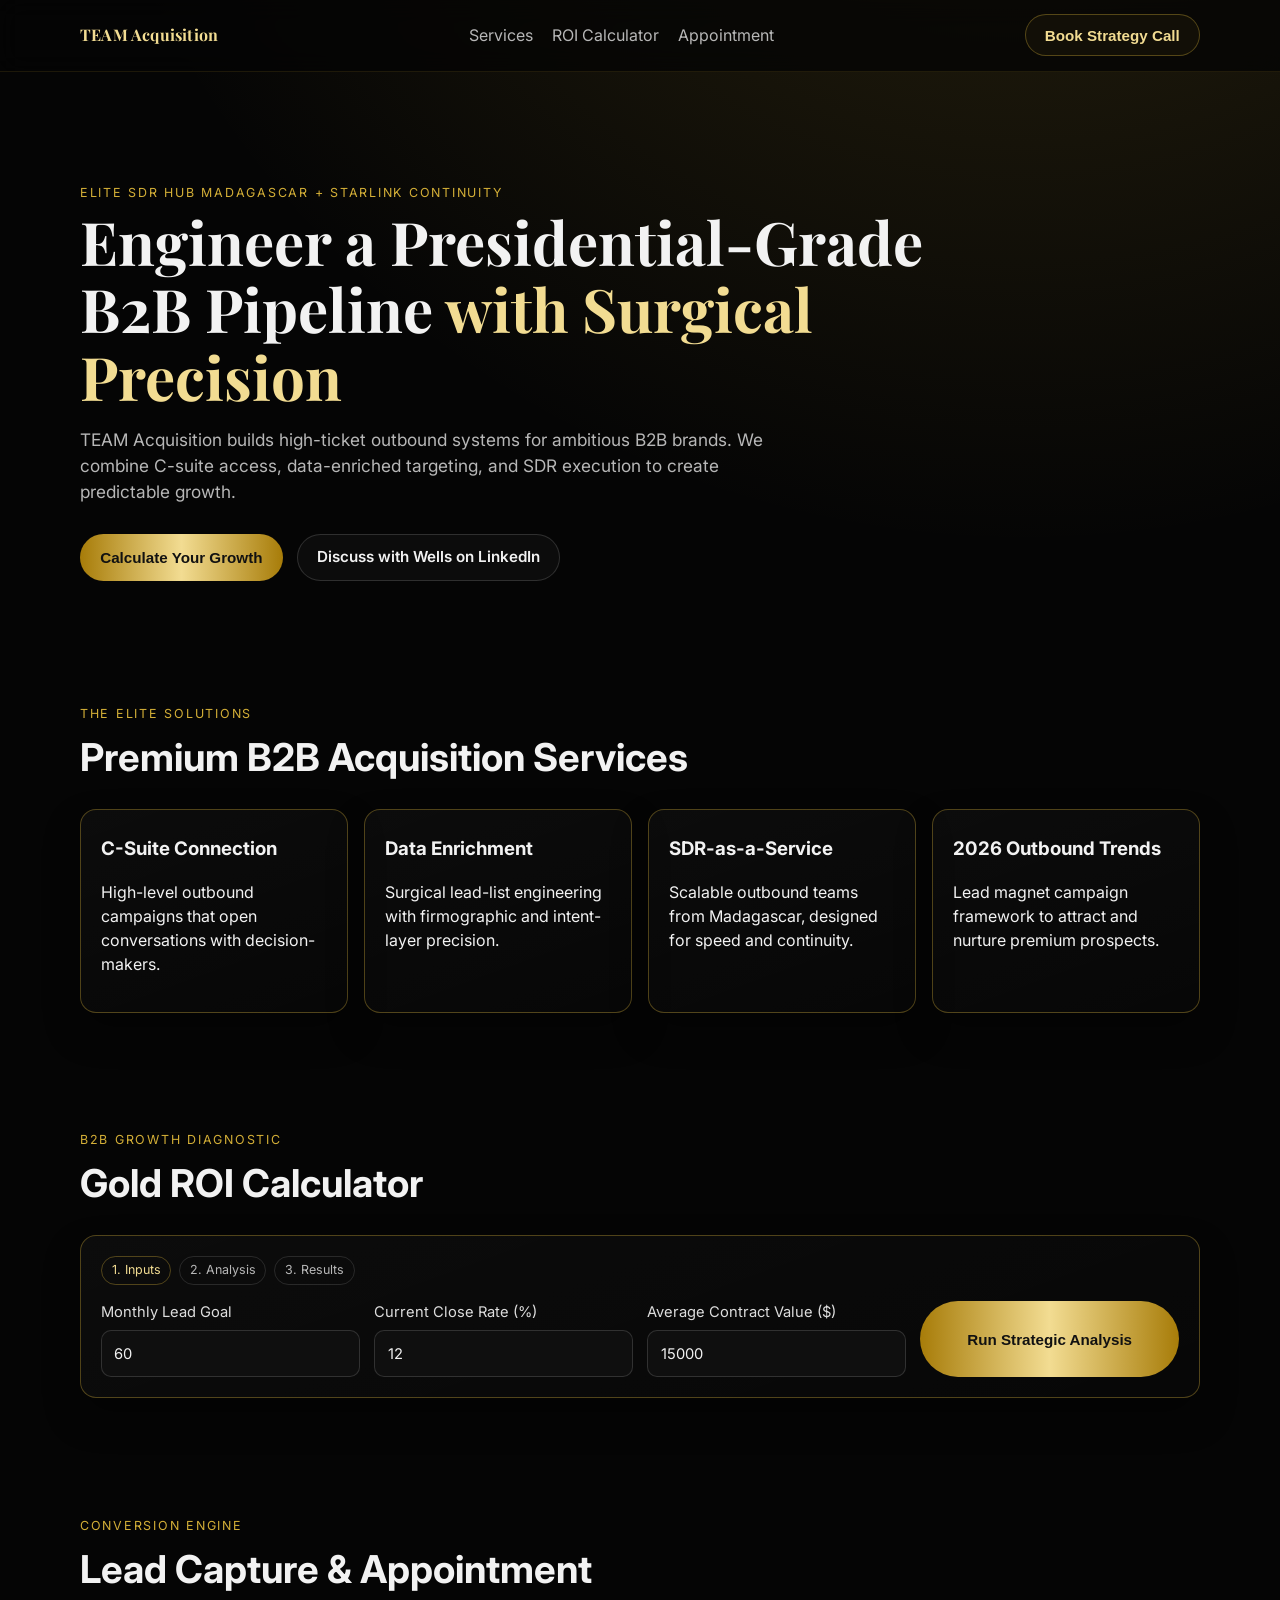
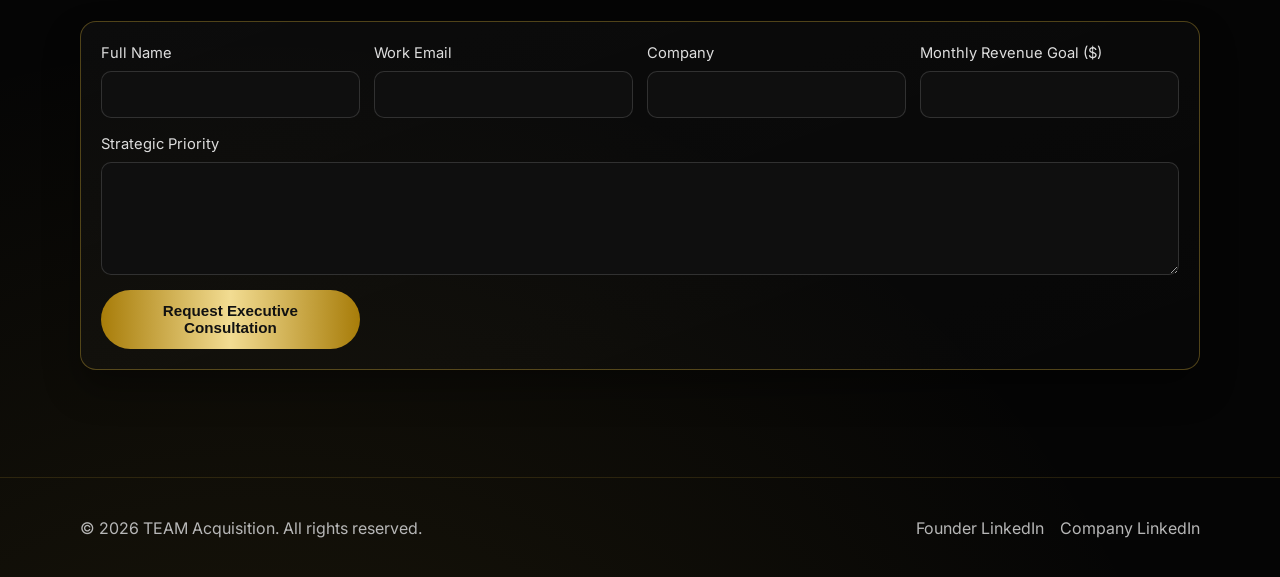
==== index.html @ 30e4c8df "Move project to root for Vercel deployment" ====
<!doctype html>
<html lang="en">
  <head>
    <meta charset="UTF-8" />
    <meta name="viewport" content="width=device-width, initial-scale=1.0" />
    <title>TEAM Acquisition | Elite B2B Lead Generation Engine</title>
    <meta
      name="description"
      content="TEAM Acquisition builds premium B2B outbound engines with SDR Hub Madagascar execution, elite targeting, and ROI-focused lead generation."
    />
    <meta
      name="keywords"
      content="B2B lead generation, outbound sales, SDR as a service, sales pipeline, TEAM Acquisition"
    />
    <meta name="author" content="TEAM Acquisition" />
    <meta property="og:title" content="TEAM Acquisition | Elite B2B Lead Generation Engine" />
    <meta
      property="og:description"
      content="High-ticket B2B acquisition systems engineered for predictable revenue growth."
    />
    <meta property="og:type" content="website" />
    <meta property="og:url" content="https://t-acquisition.com/" />
    <meta property="og:image" content="./assets/og-cover.svg" />
    <link rel="canonical" href="https://t-acquisition.com/" />
    <link rel="preconnect" href="https://fonts.googleapis.com" />
    <link rel="preconnect" href="https://fonts.gstatic.com" crossorigin />
    <link
      href="https://fonts.googleapis.com/css2?family=Inter:wght@400;500;600;700;800&family=Playfair+Display:wght@600;700&display=swap"
      rel="stylesheet"
    />
    <link rel="stylesheet" href="./styles.css" />
  </head>
  <body>
    <header class="site-header">
      <div class="container nav-wrap">
        <a class="brand" href="#home">TEAM Acquisition</a>
        <nav class="nav-links">
          <a href="#services">Services</a>
          <a href="#roi">ROI Calculator</a>
          <a href="#contact">Appointment</a>
        </nav>
        <button class="btn btn-outline" data-scroll="#contact">Book Strategy Call</button>
      </div>
    </header>

    <main>
      <section id="home" class="hero container reveal">
        <p class="eyebrow">Elite SDR Hub Madagascar + Starlink Continuity</p>
        <h1>
          Engineer a Presidential-Grade B2B Pipeline
          <span class="gold">with Surgical Precision</span>
        </h1>
        <p class="hero-copy">
          TEAM Acquisition builds high-ticket outbound systems for ambitious B2B brands. We
          combine C-suite access, data-enriched targeting, and SDR execution to create predictable
          growth.
        </p>
        <div class="hero-actions">
          <button class="btn btn-gold" data-scroll="#roi">Calculate Your Growth</button>
          <a class="btn btn-dark" href="https://www.linkedin.com/in/wells-todison" target="_blank" rel="noreferrer">
            Discuss with Wells on LinkedIn
          </a>
        </div>
      </section>

      <section id="services" class="container reveal">
        <div class="section-head">
          <p class="eyebrow">The Elite Solutions</p>
          <h2>Premium B2B Acquisition Services</h2>
        </div>
        <div class="cards">
          <article class="card">
            <h3>C-Suite Connection</h3>
            <p>High-level outbound campaigns that open conversations with decision-makers.</p>
          </article>
          <article class="card">
            <h3>Data Enrichment</h3>
            <p>Surgical lead-list engineering with firmographic and intent-layer precision.</p>
          </article>
          <article class="card">
            <h3>SDR-as-a-Service</h3>
            <p>Scalable outbound teams from Madagascar, designed for speed and continuity.</p>
          </article>
          <article class="card">
            <h3>2026 Outbound Trends</h3>
            <p>Lead magnet campaign framework to attract and nurture premium prospects.</p>
          </article>
        </div>
      </section>

      <section id="roi" class="container reveal">
        <div class="section-head">
          <p class="eyebrow">B2B Growth Diagnostic</p>
          <h2>Gold ROI Calculator</h2>
        </div>
        <div class="calculator card">
          <div class="steps">
            <span class="step active" data-step="1">1. Inputs</span>
            <span class="step" data-step="2">2. Analysis</span>
            <span class="step" data-step="3">3. Results</span>
          </div>

          <form id="roi-form" class="roi-grid">
            <label>
              Monthly Lead Goal
              <input id="leadGoal" type="number" min="1" value="60" required />
            </label>
            <label>
              Current Close Rate (%)
              <input id="closeRate" type="number" min="1" max="100" value="12" required />
            </label>
            <label>
              Average Contract Value ($)
              <input id="contractValue" type="number" min="100" value="15000" required />
            </label>
            <button type="submit" class="btn btn-gold">Run Strategic Analysis</button>
          </form>

          <div id="analysis-loader" class="loader hidden">
            <p>Loading Strategic Analysis...</p>
            <div class="loader-bar"></div>
          </div>

          <div id="roi-results" class="results hidden">
            <div class="metrics">
              <div class="metric">
                <p>Baseline Monthly Revenue</p>
                <strong id="baselineRevenue">$0</strong>
              </div>
              <div class="metric">
                <p>Optimized Monthly Revenue</p>
                <strong id="optimizedRevenue">$0</strong>
              </div>
              <div class="metric">
                <p>Projected Annual Growth</p>
                <strong id="annualGrowth">$0</strong>
              </div>
            </div>

            <form id="lead-capture-form" class="lead-form">
              <h3>Unlock Full Revenue Blueprint</h3>
              <label>
                Business Email
                <input id="leadEmail" type="email" required />
              </label>
              <label>
                LinkedIn Profile URL
                <input id="leadLinkedin" type="url" placeholder="https://www.linkedin.com/in/your-profile/" required />
              </label>
              <div class="form-actions">
                <button type="submit" class="btn btn-gold">Get Full Report</button>
                <a
                  id="linkedinDynamicBtn"
                  class="btn btn-outline"
                  href="https://www.linkedin.com/in/wells-todison"
                  target="_blank"
                  rel="noreferrer"
                >
                  Discuss this ROI with Wells on LinkedIn
                </a>
              </div>
            </form>
          </div>
        </div>
      </section>

      <section id="contact" class="container reveal">
        <div class="section-head">
          <p class="eyebrow">Conversion Engine</p>
          <h2>Lead Capture & Appointment</h2>
        </div>
        <form id="appointment-form" class="card appointment-grid">
          <label>
            Full Name
            <input name="name" type="text" required />
          </label>
          <label>
            Work Email
            <input name="email" type="email" required />
          </label>
          <label>
            Company
            <input name="company" type="text" required />
          </label>
          <label>
            Monthly Revenue Goal ($)
            <input name="goal" type="number" min="1000" required />
          </label>
          <label class="full">
            Strategic Priority
            <textarea name="priority" rows="4" required></textarea>
          </label>
          <button type="submit" class="btn btn-gold">Request Executive Consultation</button>
        </form>
      </section>
    </main>

    <footer class="site-footer">
      <div class="container footer-wrap">
        <p>© <span id="year"></span> TEAM Acquisition. All rights reserved.</p>
        <div>
          <a href="https://www.linkedin.com/in/wells-todison" target="_blank" rel="noreferrer">Founder LinkedIn</a>
          <a href="https://www.linkedin.com/company/team-acquisition/" target="_blank" rel="noreferrer">Company LinkedIn</a>
        </div>
      </div>
    </footer>

    <script src="./app.js" defer></script>
  </body>
</html>
---- styles.css ----
:root {
  --bg: #050505;
  --panel: #0f0f0f;
  --text: #f2f2f2;
  --muted: #b7b7b7;
  --gold: #d4af37;
  --gold-soft: #f2dc92;
  --line: rgba(212, 175, 55, 0.35);
}

* {
  box-sizing: border-box;
}

html {
  scroll-behavior: smooth;
}

body {
  margin: 0;
  font-family: Inter, Arial, sans-serif;
  color: var(--text);
  background:
    radial-gradient(circle at 80% -20%, rgba(212, 175, 55, 0.2), transparent 35%),
    radial-gradient(circle at 20% 120%, rgba(212, 175, 55, 0.12), transparent 35%),
    var(--bg);
  line-height: 1.5;
}

.container {
  width: min(1120px, calc(100% - 2.5rem));
  margin: 0 auto;
}

.site-header {
  position: sticky;
  top: 0;
  z-index: 20;
  background: rgba(5, 5, 5, 0.78);
  border-bottom: 1px solid rgba(212, 175, 55, 0.12);
  backdrop-filter: blur(12px);
}

.nav-wrap {
  padding: 0.9rem 0;
  display: flex;
  align-items: center;
  justify-content: space-between;
  gap: 1rem;
}

.brand {
  font-family: "Playfair Display", serif;
  font-weight: 700;
  color: var(--gold-soft);
  text-decoration: none;
  letter-spacing: 0.2px;
}

.nav-links {
  display: flex;
  gap: 1.2rem;
}

.nav-links a,
.site-footer a {
  color: var(--muted);
  text-decoration: none;
  transition: color 0.2s ease;
}

.nav-links a:hover,
.site-footer a:hover {
  color: var(--gold-soft);
}

.hero {
  padding: 7rem 0 4rem;
}

.eyebrow {
  margin: 0;
  color: var(--gold);
  text-transform: uppercase;
  font-size: 0.78rem;
  letter-spacing: 0.14em;
}

h1,
h2,
h3 {
  margin-top: 0.35rem;
  margin-bottom: 0.6rem;
}

h1 {
  font-family: "Playfair Display", serif;
  font-size: clamp(2rem, 5vw, 3.75rem);
  line-height: 1.12;
  max-width: 860px;
}

h2 {
  font-size: clamp(1.5rem, 4vw, 2.4rem);
}

.gold {
  color: var(--gold-soft);
}

.hero-copy {
  max-width: 700px;
  color: var(--muted);
  font-size: 1.08rem;
}

.hero-actions {
  margin-top: 1.8rem;
  display: flex;
  flex-wrap: wrap;
  gap: 0.9rem;
}

.btn {
  border: 1px solid transparent;
  border-radius: 999px;
  padding: 0.72rem 1.2rem;
  font-weight: 600;
  font-size: 0.95rem;
  cursor: pointer;
  text-decoration: none;
  display: inline-flex;
  align-items: center;
  justify-content: center;
  transition: transform 0.2s ease, opacity 0.2s ease;
}

.btn:hover {
  transform: translateY(-1px);
}

.btn-gold {
  color: #111;
  background: linear-gradient(90deg, #a87d0a 0%, #f2dc92 50%, #a87d0a 100%);
}

.btn-dark {
  color: var(--text);
  background: rgba(255, 255, 255, 0.03);
  border-color: rgba(255, 255, 255, 0.14);
}

.btn-outline {
  color: var(--gold-soft);
  background: rgba(212, 175, 55, 0.05);
  border-color: var(--line);
}

section {
  padding: 3.7rem 0;
}

.section-head {
  margin-bottom: 1.4rem;
}

.cards {
  display: grid;
  grid-template-columns: repeat(auto-fit, minmax(230px, 1fr));
  gap: 1rem;
}

.card {
  padding: 1.25rem;
  border: 1px solid var(--line);
  background: linear-gradient(160deg, rgba(255, 255, 255, 0.03), rgba(255, 255, 255, 0.01));
  border-radius: 16px;
  box-shadow: 0 18px 35px rgba(0, 0, 0, 0.35);
}

.calculator .steps {
  margin-bottom: 1rem;
  display: flex;
  gap: 0.5rem;
  flex-wrap: wrap;
}

.step {
  font-size: 0.78rem;
  color: var(--muted);
  border: 1px solid rgba(255, 255, 255, 0.12);
  padding: 0.25rem 0.6rem;
  border-radius: 999px;
}

.step.active {
  color: var(--gold-soft);
  border-color: var(--line);
}

.roi-grid,
.appointment-grid {
  display: grid;
  gap: 0.9rem;
  grid-template-columns: repeat(auto-fit, minmax(220px, 1fr));
}

label {
  display: flex;
  flex-direction: column;
  gap: 0.45rem;
  color: #ddd;
  font-size: 0.92rem;
}

input,
textarea {
  width: 100%;
  border-radius: 10px;
  border: 1px solid rgba(255, 255, 255, 0.14);
  background: var(--panel);
  color: var(--text);
  padding: 0.72rem 0.78rem;
  font: inherit;
}

input:focus,
textarea:focus {
  outline: 2px solid rgba(212, 175, 55, 0.35);
  border-color: rgba(212, 175, 55, 0.6);
}

.loader.hidden,
.results.hidden {
  display: none;
}

.loader {
  margin-top: 1rem;
  text-align: center;
}

.loader p {
  color: var(--gold-soft);
}

.loader-bar {
  margin: 0.8rem auto 0;
  height: 8px;
  max-width: 320px;
  border-radius: 99px;
  background: linear-gradient(90deg, #7f5f09, #f2dc92, #7f5f09);
  animation: pulse 1.5s ease-in-out infinite;
}

@keyframes pulse {
  0%,
  100% {
    opacity: 0.45;
    transform: scaleX(0.92);
  }
  50% {
    opacity: 1;
    transform: scaleX(1);
  }
}

.metrics {
  display: grid;
  grid-template-columns: repeat(auto-fit, minmax(200px, 1fr));
  gap: 0.9rem;
}

.metric {
  background: rgba(255, 255, 255, 0.02);
  border: 1px solid rgba(212, 175, 55, 0.2);
  border-radius: 12px;
  padding: 0.95rem;
}

.metric p {
  margin: 0;
  color: var(--muted);
  font-size: 0.84rem;
}

.metric strong {
  margin-top: 0.35rem;
  display: block;
  font-size: 1.35rem;
  color: var(--gold-soft);
}

.lead-form {
  margin-top: 1rem;
  display: grid;
  gap: 0.8rem;
}

.form-actions {
  display: flex;
  flex-wrap: wrap;
  gap: 0.75rem;
}

.full {
  grid-column: 1 / -1;
}

.site-footer {
  margin-top: 3rem;
  padding: 1.35rem 0;
  border-top: 1px solid rgba(212, 175, 55, 0.15);
}

.footer-wrap {
  display: flex;
  justify-content: space-between;
  align-items: center;
  gap: 1rem;
  flex-wrap: wrap;
  color: var(--muted);
}

.footer-wrap div {
  display: flex;
  gap: 1rem;
}

.reveal {
  opacity: 0;
  transform: translateY(22px);
  transition: opacity 0.7s ease, transform 0.7s ease;
}

.reveal.visible {
  opacity: 1;
  transform: translateY(0);
}

@media (max-width: 780px) {
  .nav-links {
    display: none;
  }

  .hero {
    padding-top: 5.5rem;
  }
}
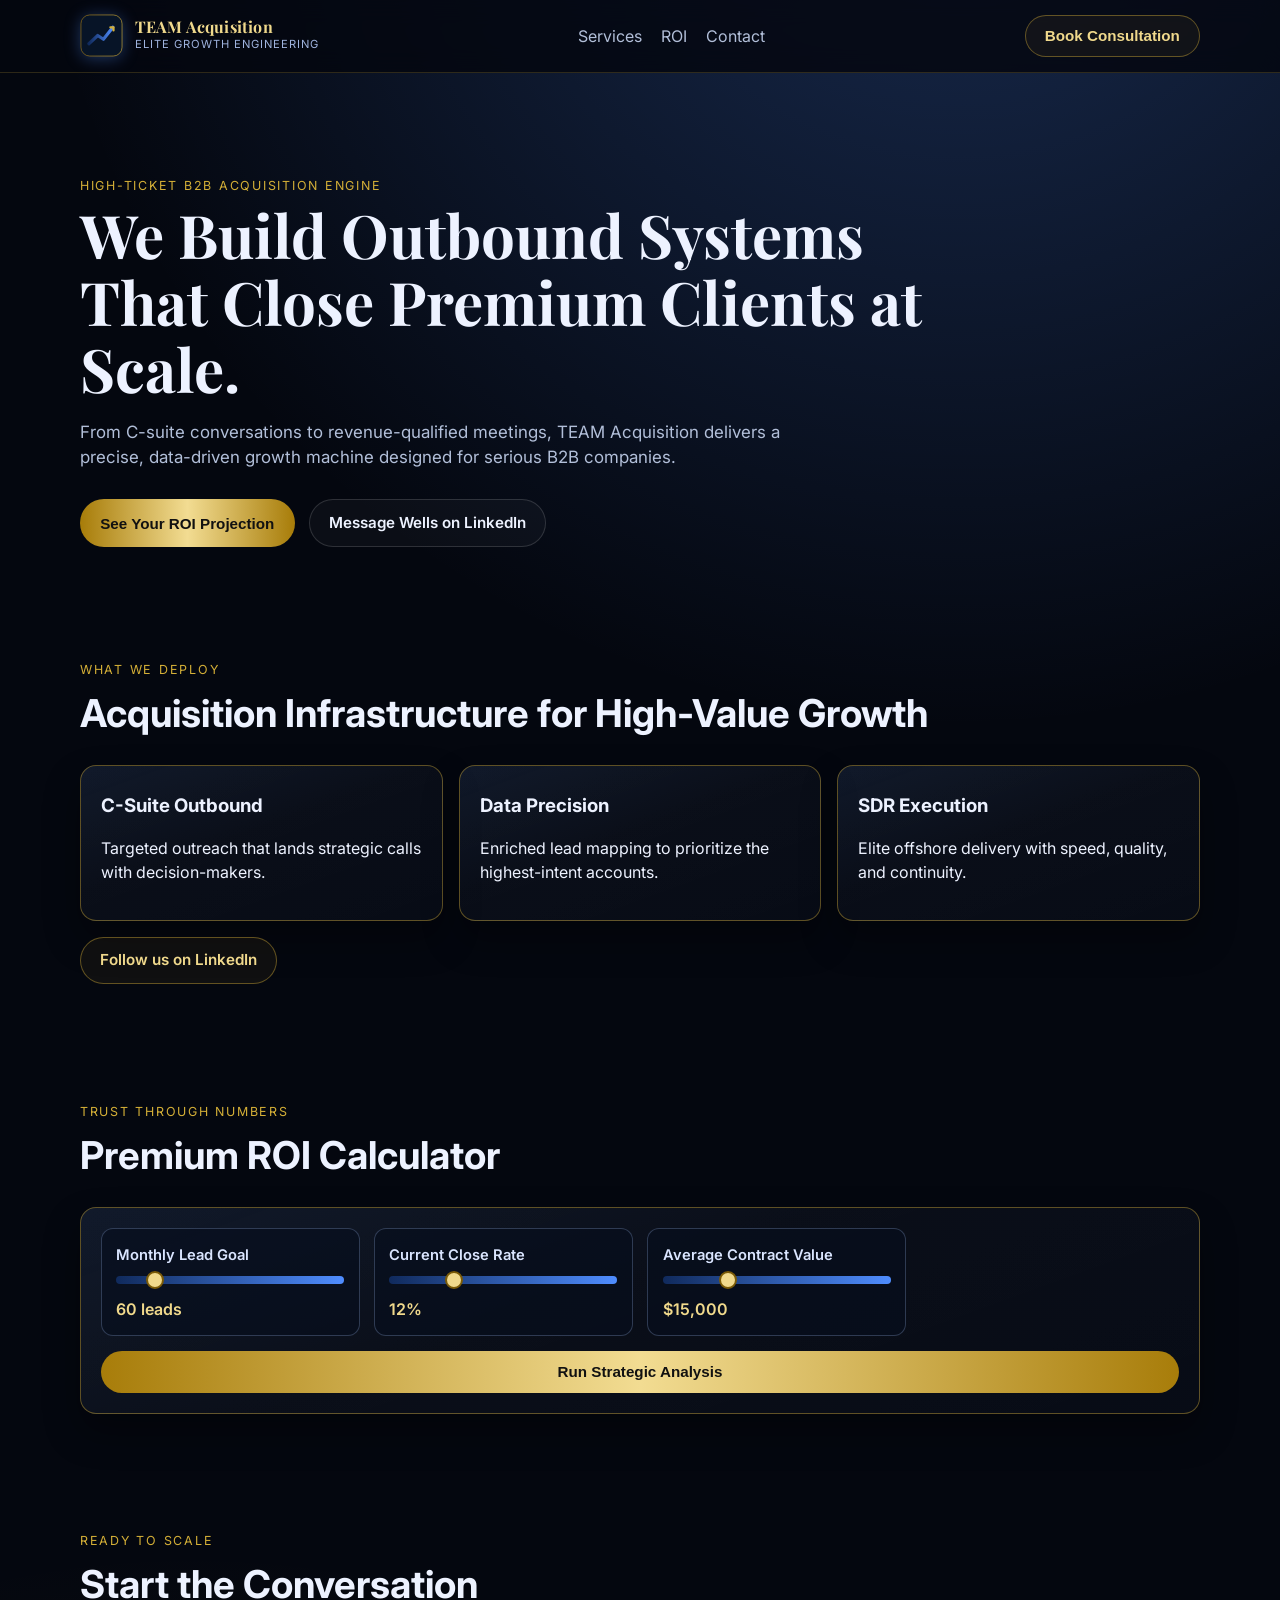
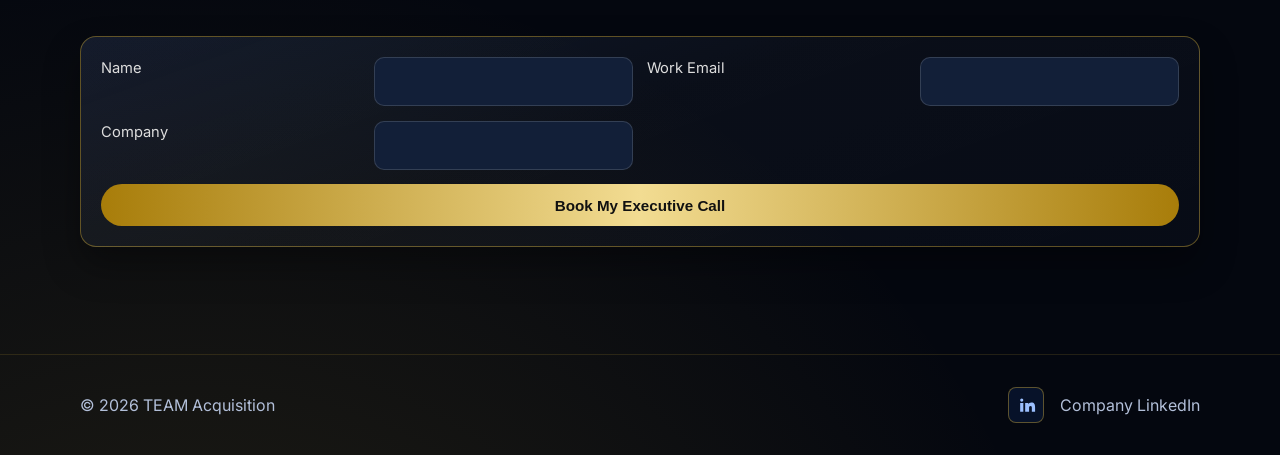
==== commit 04cd5e19: "Premium Gold Upgrade with LinkedIn Made-with: Cursor" ====
--- a/index.html
+++ b/index.html
@@ -3,21 +3,13 @@
   <head>
     <meta charset="UTF-8" />
     <meta name="viewport" content="width=device-width, initial-scale=1.0" />
-    <title>TEAM Acquisition | Elite B2B Lead Generation Engine</title>
+    <title>TEAM Acquisition | High-Ticket B2B Client Acquisition</title>
     <meta
       name="description"
-      content="TEAM Acquisition builds premium B2B outbound engines with SDR Hub Madagascar execution, elite targeting, and ROI-focused lead generation."
+      content="TEAM Acquisition helps B2B companies win premium clients through elite outbound systems, ROI engineering, and strategic execution."
     />
-    <meta
-      name="keywords"
-      content="B2B lead generation, outbound sales, SDR as a service, sales pipeline, TEAM Acquisition"
-    />
-    <meta name="author" content="TEAM Acquisition" />
-    <meta property="og:title" content="TEAM Acquisition | Elite B2B Lead Generation Engine" />
-    <meta
-      property="og:description"
-      content="High-ticket B2B acquisition systems engineered for predictable revenue growth."
-    />
+    <meta property="og:title" content="TEAM Acquisition | High-Ticket B2B Client Acquisition" />
+    <meta property="og:description" content="Premium outbound infrastructure built for predictable high-value growth." />
     <meta property="og:type" content="website" />
     <meta property="og:url" content="https://t-acquisition.com/" />
     <meta property="og:image" content="./assets/og-cover.svg" />
@@ -33,87 +25,106 @@
   <body>
     <header class="site-header">
       <div class="container nav-wrap">
-        <a class="brand" href="#home">TEAM Acquisition</a>
+        <a class="brand" href="#home" aria-label="TEAM Acquisition Home">
+          <span class="logo-mark" aria-hidden="true">
+            <svg viewBox="0 0 68 68" xmlns="http://www.w3.org/2000/svg">
+              <defs>
+                <linearGradient id="blueA" x1="0" x2="1">
+                  <stop offset="0%" stop-color="#102a5c" />
+                  <stop offset="100%" stop-color="#4f8dff" />
+                </linearGradient>
+                <linearGradient id="goldA" x1="0" x2="1">
+                  <stop offset="0%" stop-color="#9f7711" />
+                  <stop offset="100%" stop-color="#d4af37" />
+                </linearGradient>
+              </defs>
+              <rect x="1.5" y="1.5" width="65" height="65" rx="14" fill="#071427" stroke="url(#goldA)" />
+              <path d="M14 47 L28 34 L37 40 L52 21" fill="none" stroke="url(#blueA)" stroke-width="5" stroke-linecap="round" stroke-linejoin="round" />
+              <path d="M48 21 H53 V26" fill="none" stroke="#d4af37" stroke-width="3.5" stroke-linecap="round" stroke-linejoin="round" />
+            </svg>
+          </span>
+          <span>
+            <strong>TEAM Acquisition</strong>
+            <small>Elite Growth Engineering</small>
+          </span>
+        </a>
         <nav class="nav-links">
           <a href="#services">Services</a>
-          <a href="#roi">ROI Calculator</a>
-          <a href="#contact">Appointment</a>
+          <a href="#roi">ROI</a>
+          <a href="#contact">Contact</a>
         </nav>
-        <button class="btn btn-outline" data-scroll="#contact">Book Strategy Call</button>
+        <button class="btn btn-outline" data-scroll="#contact">Book Consultation</button>
       </div>
     </header>
 
     <main>
       <section id="home" class="hero container reveal">
-        <p class="eyebrow">Elite SDR Hub Madagascar + Starlink Continuity</p>
-        <h1>
-          Engineer a Presidential-Grade B2B Pipeline
-          <span class="gold">with Surgical Precision</span>
-        </h1>
+        <p class="eyebrow">High-Ticket B2B Acquisition Engine</p>
+        <h1>We Build Outbound Systems That Close Premium Clients at Scale.</h1>
         <p class="hero-copy">
-          TEAM Acquisition builds high-ticket outbound systems for ambitious B2B brands. We
-          combine C-suite access, data-enriched targeting, and SDR execution to create predictable
-          growth.
+          From C-suite conversations to revenue-qualified meetings, TEAM Acquisition delivers a
+          precise, data-driven growth machine designed for serious B2B companies.
         </p>
         <div class="hero-actions">
-          <button class="btn btn-gold" data-scroll="#roi">Calculate Your Growth</button>
+          <button class="btn btn-gold" data-scroll="#roi">See Your ROI Projection</button>
           <a class="btn btn-dark" href="https://www.linkedin.com/in/wells-todison" target="_blank" rel="noreferrer">
-            Discuss with Wells on LinkedIn
+            Message Wells on LinkedIn
           </a>
         </div>
       </section>
 
       <section id="services" class="container reveal">
         <div class="section-head">
-          <p class="eyebrow">The Elite Solutions</p>
-          <h2>Premium B2B Acquisition Services</h2>
+          <p class="eyebrow">What We Deploy</p>
+          <h2>Acquisition Infrastructure for High-Value Growth</h2>
         </div>
         <div class="cards">
           <article class="card">
-            <h3>C-Suite Connection</h3>
-            <p>High-level outbound campaigns that open conversations with decision-makers.</p>
+            <h3>C-Suite Outbound</h3>
+            <p>Targeted outreach that lands strategic calls with decision-makers.</p>
           </article>
           <article class="card">
-            <h3>Data Enrichment</h3>
-            <p>Surgical lead-list engineering with firmographic and intent-layer precision.</p>
+            <h3>Data Precision</h3>
+            <p>Enriched lead mapping to prioritize the highest-intent accounts.</p>
           </article>
           <article class="card">
-            <h3>SDR-as-a-Service</h3>
-            <p>Scalable outbound teams from Madagascar, designed for speed and continuity.</p>
+            <h3>SDR Execution</h3>
+            <p>Elite offshore delivery with speed, quality, and continuity.</p>
           </article>
-          <article class="card">
-            <h3>2026 Outbound Trends</h3>
-            <p>Lead magnet campaign framework to attract and nurture premium prospects.</p>
-          </article>
+        </div>
+        <div class="company-cta">
+          <a class="btn btn-outline" href="https://www.linkedin.com/company/team-acquisition" target="_blank" rel="noreferrer">
+            Follow us on LinkedIn
+          </a>
         </div>
       </section>
 
       <section id="roi" class="container reveal">
         <div class="section-head">
-          <p class="eyebrow">B2B Growth Diagnostic</p>
-          <h2>Gold ROI Calculator</h2>
+          <p class="eyebrow">Trust Through Numbers</p>
+          <h2>Premium ROI Calculator</h2>
         </div>
         <div class="calculator card">
-          <div class="steps">
-            <span class="step active" data-step="1">1. Inputs</span>
-            <span class="step" data-step="2">2. Analysis</span>
-            <span class="step" data-step="3">3. Results</span>
-          </div>
-
-          <form id="roi-form" class="roi-grid">
-            <label>
-              Monthly Lead Goal
-              <input id="leadGoal" type="number" min="1" value="60" required />
-            </label>
-            <label>
-              Current Close Rate (%)
-              <input id="closeRate" type="number" min="1" max="100" value="12" required />
-            </label>
-            <label>
-              Average Contract Value ($)
-              <input id="contractValue" type="number" min="100" value="15000" required />
-            </label>
-            <button type="submit" class="btn btn-gold">Run Strategic Analysis</button>
+          <form id="roi-form" class="slider-form">
+            <div class="slider-card">
+              <label for="leadGoalRange">Monthly Lead Goal</label>
+              <input id="leadGoalRange" type="range" min="20" max="300" value="60" />
+              <div class="value-line"><span id="leadGoalValue">60</span> leads</div>
+            </div>
+
+            <div class="slider-card">
+              <label for="closeRateRange">Current Close Rate</label>
+              <input id="closeRateRange" type="range" min="2" max="40" value="12" />
+              <div class="value-line"><span id="closeRateValue">12</span>%</div>
+            </div>
+
+            <div class="slider-card">
+              <label for="contractRange">Average Contract Value</label>
+              <input id="contractRange" type="range" min="2000" max="50000" step="500" value="15000" />
+              <div class="value-line">$<span id="contractValue">15,000</span></div>
+            </div>
+
+            <button type="submit" class="btn btn-gold full-width">Run Strategic Analysis</button>
           </form>
 
           <div id="analysis-loader" class="loader hidden">
@@ -124,11 +135,11 @@
           <div id="roi-results" class="results hidden">
             <div class="metrics">
               <div class="metric">
-                <p>Baseline Monthly Revenue</p>
+                <p>Current Monthly Revenue</p>
                 <strong id="baselineRevenue">$0</strong>
               </div>
               <div class="metric">
-                <p>Optimized Monthly Revenue</p>
+                <p>Projected Monthly Revenue</p>
                 <strong id="optimizedRevenue">$0</strong>
               </div>
               <div class="metric">
@@ -138,69 +149,57 @@
             </div>
 
             <form id="lead-capture-form" class="lead-form">
-              <h3>Unlock Full Revenue Blueprint</h3>
-              <label>
-                Business Email
-                <input id="leadEmail" type="email" required />
-              </label>
-              <label>
-                LinkedIn Profile URL
-                <input id="leadLinkedin" type="url" placeholder="https://www.linkedin.com/in/your-profile/" required />
-              </label>
-              <div class="form-actions">
-                <button type="submit" class="btn btn-gold">Get Full Report</button>
-                <a
-                  id="linkedinDynamicBtn"
-                  class="btn btn-outline"
-                  href="https://www.linkedin.com/in/wells-todison"
-                  target="_blank"
-                  rel="noreferrer"
-                >
-                  Discuss this ROI with Wells on LinkedIn
-                </a>
-              </div>
+              <h3>Get Your Full ROI Blueprint</h3>
+              <label for="leadEmail">Business Email</label>
+              <input id="leadEmail" type="email" required />
+              <button type="submit" class="btn btn-gold full-width">GET MY ROI NOW</button>
             </form>
+
+            <a
+              id="linkedinDynamicBtn"
+              class="btn btn-outline"
+              href="https://www.linkedin.com/in/wells-todison/"
+              target="_blank"
+              rel="noreferrer"
+            >
+              Discuss this ROI with Wells on LinkedIn
+            </a>
           </div>
         </div>
       </section>
 
       <section id="contact" class="container reveal">
         <div class="section-head">
-          <p class="eyebrow">Conversion Engine</p>
-          <h2>Lead Capture & Appointment</h2>
+          <p class="eyebrow">Ready to Scale</p>
+          <h2>Start the Conversation</h2>
         </div>
         <form id="appointment-form" class="card appointment-grid">
-          <label>
-            Full Name
-            <input name="name" type="text" required />
-          </label>
-          <label>
-            Work Email
-            <input name="email" type="email" required />
-          </label>
-          <label>
-            Company
-            <input name="company" type="text" required />
-          </label>
-          <label>
-            Monthly Revenue Goal ($)
-            <input name="goal" type="number" min="1000" required />
-          </label>
-          <label class="full">
-            Strategic Priority
-            <textarea name="priority" rows="4" required></textarea>
-          </label>
-          <button type="submit" class="btn btn-gold">Request Executive Consultation</button>
+          <label for="name">Name</label>
+          <input id="name" name="name" type="text" required />
+
+          <label for="email">Work Email</label>
+          <input id="email" name="email" type="email" required />
+
+          <label for="company">Company</label>
+          <input id="company" name="company" type="text" required />
+
+          <button type="submit" class="btn btn-gold full-width">Book My Executive Call</button>
         </form>
       </section>
     </main>
 
     <footer class="site-footer">
       <div class="container footer-wrap">
-        <p>© <span id="year"></span> TEAM Acquisition. All rights reserved.</p>
-        <div>
-          <a href="https://www.linkedin.com/in/wells-todison" target="_blank" rel="noreferrer">Founder LinkedIn</a>
-          <a href="https://www.linkedin.com/company/team-acquisition/" target="_blank" rel="noreferrer">Company LinkedIn</a>
+        <p>© <span id="year"></span> TEAM Acquisition</p>
+        <div class="footer-links">
+          <a class="linkedin-icon" href="https://www.linkedin.com/in/wells-todison/" target="_blank" rel="noreferrer" aria-label="Wells LinkedIn">
+            <svg viewBox="0 0 24 24" aria-hidden="true">
+              <path
+                d="M6.9 8A1.9 1.9 0 1 1 6.9 4.2 1.9 1.9 0 0 1 6.9 8zM5 9.5h3.8V20H5V9.5zM11 9.5h3.7V11h.1c.5-.9 1.7-1.9 3.6-1.9 3.8 0 4.5 2.5 4.5 5.8V20H19v-4.5c0-1.1 0-2.4-1.5-2.4s-1.8 1.2-1.8 2.3V20H11V9.5z"
+              />
+            </svg>
+          </a>
+          <a href="https://www.linkedin.com/company/team-acquisition" target="_blank" rel="noreferrer">Company LinkedIn</a>
         </div>
       </div>
     </footer>
--- a/styles.css
+++ b/styles.css
@@ -1,11 +1,14 @@
 :root {
-  --bg: #050505;
-  --panel: #0f0f0f;
-  --text: #f2f2f2;
-  --muted: #b7b7b7;
+  --bg: #04070f;
+  --panel: #0d1526;
+  --panel-2: #121f38;
+  --text: #edf2ff;
+  --muted: #b2bfd9;
+  --blue-1: #102a5c;
+  --blue-2: #4f8dff;
   --gold: #d4af37;
-  --gold-soft: #f2dc92;
-  --line: rgba(212, 175, 55, 0.35);
+  --gold-soft: #f0d98c;
+  --line: rgba(212, 175, 55, 0.42);
 }
 
 * {
@@ -21,8 +24,8 @@
   font-family: Inter, Arial, sans-serif;
   color: var(--text);
   background:
-    radial-gradient(circle at 80% -20%, rgba(212, 175, 55, 0.2), transparent 35%),
-    radial-gradient(circle at 20% 120%, rgba(212, 175, 55, 0.12), transparent 35%),
+    radial-gradient(circle at 75% -10%, rgba(79, 141, 255, 0.28), transparent 38%),
+    radial-gradient(circle at 15% 120%, rgba(212, 175, 55, 0.16), transparent 34%),
     var(--bg);
   line-height: 1.5;
 }
@@ -36,8 +39,8 @@
   position: sticky;
   top: 0;
   z-index: 20;
-  background: rgba(5, 5, 5, 0.78);
-  border-bottom: 1px solid rgba(212, 175, 55, 0.12);
+  background: rgba(4, 7, 15, 0.82);
+  border-bottom: 1px solid rgba(212, 175, 55, 0.2);
   backdrop-filter: blur(12px);
 }
 
@@ -50,11 +53,33 @@
 }
 
 .brand {
+  text-decoration: none;
+  display: inline-flex;
+  align-items: center;
+  gap: 0.72rem;
+}
+
+.logo-mark {
+  width: 43px;
+  height: 43px;
+  display: inline-block;
+  filter: drop-shadow(0 2px 8px rgba(79, 141, 255, 0.35));
+}
+
+.brand strong {
+  display: block;
   font-family: "Playfair Display", serif;
-  font-weight: 700;
-  color: var(--gold-soft);
-  text-decoration: none;
+  color: var(--gold-soft);
   letter-spacing: 0.2px;
+  line-height: 1.05;
+}
+
+.brand small {
+  display: block;
+  font-size: 0.7rem;
+  color: #9fb3de;
+  letter-spacing: 0.09em;
+  text-transform: uppercase;
 }
 
 .nav-links {
@@ -75,7 +100,7 @@
 }
 
 .hero {
-  padding: 7rem 0 4rem;
+  padding: 6.5rem 0 3.4rem;
 }
 
 .eyebrow {
@@ -111,7 +136,7 @@
 .hero-copy {
   max-width: 700px;
   color: var(--muted);
-  font-size: 1.08rem;
+  font-size: 1.06rem;
 }
 
 .hero-actions {
@@ -152,7 +177,7 @@
 
 .btn-outline {
   color: var(--gold-soft);
-  background: rgba(212, 175, 55, 0.05);
+  background: rgba(212, 175, 55, 0.06);
   border-color: var(--line);
 }
 
@@ -173,36 +198,76 @@
 .card {
   padding: 1.25rem;
   border: 1px solid var(--line);
-  background: linear-gradient(160deg, rgba(255, 255, 255, 0.03), rgba(255, 255, 255, 0.01));
+  background:
+    linear-gradient(160deg, rgba(79, 141, 255, 0.09), rgba(79, 141, 255, 0.02) 45%),
+    linear-gradient(160deg, rgba(255, 255, 255, 0.03), rgba(255, 255, 255, 0.01));
   border-radius: 16px;
   box-shadow: 0 18px 35px rgba(0, 0, 0, 0.35);
 }
 
-.calculator .steps {
-  margin-bottom: 1rem;
-  display: flex;
-  gap: 0.5rem;
-  flex-wrap: wrap;
-}
-
-.step {
-  font-size: 0.78rem;
-  color: var(--muted);
-  border: 1px solid rgba(255, 255, 255, 0.12);
-  padding: 0.25rem 0.6rem;
-  border-radius: 999px;
-}
-
-.step.active {
-  color: var(--gold-soft);
-  border-color: var(--line);
-}
-
-.roi-grid,
+.slider-form,
 .appointment-grid {
   display: grid;
   gap: 0.9rem;
   grid-template-columns: repeat(auto-fit, minmax(220px, 1fr));
+}
+
+.slider-card {
+  background: rgba(7, 14, 29, 0.66);
+  border: 1px solid rgba(159, 184, 240, 0.26);
+  border-radius: 12px;
+  padding: 0.9rem;
+}
+
+.slider-card label {
+  font-weight: 600;
+  color: #dae5ff;
+}
+
+.slider-card input[type="range"] {
+  -webkit-appearance: none;
+  appearance: none;
+  margin: 0.6rem 0 0;
+  background: transparent;
+  border: 0;
+  padding: 0;
+}
+
+.slider-card input[type="range"]::-webkit-slider-runnable-track {
+  height: 8px;
+  background: linear-gradient(90deg, var(--blue-1), var(--blue-2));
+  border-radius: 999px;
+}
+
+.slider-card input[type="range"]::-webkit-slider-thumb {
+  -webkit-appearance: none;
+  appearance: none;
+  margin-top: -5px;
+  width: 18px;
+  height: 18px;
+  border-radius: 50%;
+  background: var(--gold-soft);
+  border: 2px solid #7a5a07;
+}
+
+.slider-card input[type="range"]::-moz-range-track {
+  height: 8px;
+  background: linear-gradient(90deg, var(--blue-1), var(--blue-2));
+  border-radius: 999px;
+}
+
+.slider-card input[type="range"]::-moz-range-thumb {
+  width: 18px;
+  height: 18px;
+  border-radius: 50%;
+  background: var(--gold-soft);
+  border: 2px solid #7a5a07;
+}
+
+.value-line {
+  margin-top: 0.45rem;
+  color: var(--gold-soft);
+  font-weight: 600;
 }
 
 label {
@@ -218,7 +283,7 @@
   width: 100%;
   border-radius: 10px;
   border: 1px solid rgba(255, 255, 255, 0.14);
-  background: var(--panel);
+  background: var(--panel-2);
   color: var(--text);
   padding: 0.72rem 0.78rem;
   font: inherit;
@@ -292,9 +357,10 @@
 }
 
 .lead-form {
-  margin-top: 1rem;
+  margin-top: 1.1rem;
   display: grid;
-  gap: 0.8rem;
+  gap: 0.7rem;
+  max-width: 460px;
 }
 
 .form-actions {
@@ -305,6 +371,14 @@
 
 .full {
   grid-column: 1 / -1;
+}
+
+.full-width {
+  grid-column: 1 / -1;
+}
+
+.company-cta {
+  margin-top: 1rem;
 }
 
 .site-footer {
@@ -327,6 +401,27 @@
   gap: 1rem;
 }
 
+.footer-links {
+  align-items: center;
+}
+
+.linkedin-icon {
+  width: 36px;
+  height: 36px;
+  border-radius: 8px;
+  border: 1px solid var(--line);
+  background: rgba(16, 42, 92, 0.35);
+  display: inline-flex;
+  align-items: center;
+  justify-content: center;
+}
+
+.linkedin-icon svg {
+  width: 20px;
+  height: 20px;
+  fill: #9cc0ff;
+}
+
 .reveal {
   opacity: 0;
   transform: translateY(22px);
@@ -346,4 +441,25 @@
   .hero {
     padding-top: 5.5rem;
   }
-}
+
+  .brand small {
+    display: none;
+  }
+
+  .nav-wrap {
+    gap: 0.55rem;
+  }
+
+  .btn {
+    padding: 0.68rem 1rem;
+  }
+
+  .slider-form,
+  .appointment-grid {
+    grid-template-columns: 1fr;
+  }
+
+  .footer-wrap {
+    align-items: flex-start;
+  }
+}
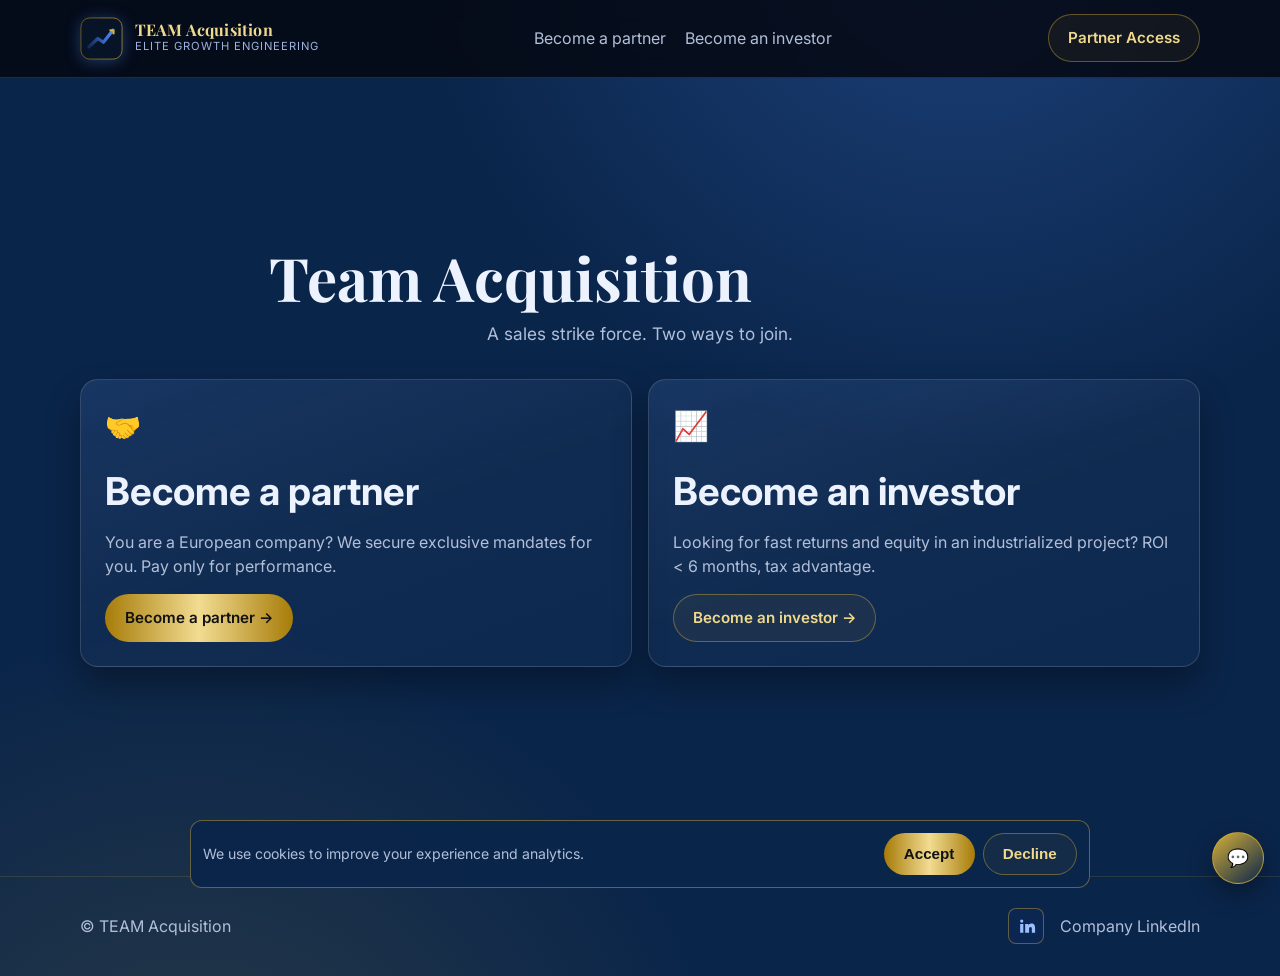
==== commit 02e452ad: "Complete Premium Transformation & Bug Fixes Made-with: Cursor" ====
--- a/index.html
+++ b/index.html
@@ -3,13 +3,13 @@
   <head>
     <meta charset="UTF-8" />
     <meta name="viewport" content="width=device-width, initial-scale=1.0" />
-    <title>TEAM Acquisition | High-Ticket B2B Client Acquisition</title>
+    <title>Team Acquisition | Choose Your Path</title>
     <meta
       name="description"
-      content="TEAM Acquisition helps B2B companies win premium clients through elite outbound systems, ROI engineering, and strategic execution."
+      content="Team Acquisition gateway: become a partner or become an investor."
     />
-    <meta property="og:title" content="TEAM Acquisition | High-Ticket B2B Client Acquisition" />
-    <meta property="og:description" content="Premium outbound infrastructure built for predictable high-value growth." />
+    <meta property="og:title" content="Team Acquisition | Choose Your Path" />
+    <meta property="og:description" content="A sales strike force. Two ways to join." />
     <meta property="og:type" content="website" />
     <meta property="og:url" content="https://t-acquisition.com/" />
     <meta property="og:image" content="./assets/og-cover.svg" />
@@ -25,7 +25,7 @@
   <body>
     <header class="site-header">
       <div class="container nav-wrap">
-        <a class="brand" href="#home" aria-label="TEAM Acquisition Home">
+        <a class="brand" href="./" aria-label="TEAM Acquisition Home">
           <span class="logo-mark" aria-hidden="true">
             <svg viewBox="0 0 68 68" xmlns="http://www.w3.org/2000/svg">
               <defs>
@@ -49,142 +49,39 @@
           </span>
         </a>
         <nav class="nav-links">
-          <a href="#services">Services</a>
-          <a href="#roi">ROI</a>
-          <a href="#contact">Contact</a>
+          <a href="./prospect/">Become a partner</a>
+          <a href="./investors/">Become an investor</a>
         </nav>
-        <button class="btn btn-outline" data-scroll="#contact">Book Consultation</button>
+        <a class="btn btn-outline" href="./prospect/">Partner Access</a>
       </div>
     </header>
 
-    <main>
-      <section id="home" class="hero container reveal">
-        <p class="eyebrow">High-Ticket B2B Acquisition Engine</p>
-        <h1>We Build Outbound Systems That Close Premium Clients at Scale.</h1>
-        <p class="hero-copy">
-          From C-suite conversations to revenue-qualified meetings, TEAM Acquisition delivers a
-          precise, data-driven growth machine designed for serious B2B companies.
-        </p>
-        <div class="hero-actions">
-          <button class="btn btn-gold" data-scroll="#roi">See Your ROI Projection</button>
-          <a class="btn btn-dark" href="https://www.linkedin.com/in/wells-todison" target="_blank" rel="noreferrer">
-            Message Wells on LinkedIn
-          </a>
+    <main class="gateway-main">
+      <section id="home" class="container gateway-wrap">
+        <div class="gateway-hero">
+          <h1>Team Acquisition</h1>
+          <p class="gateway-subtitle">A sales strike force. Two ways to join.</p>
         </div>
-      </section>
 
-      <section id="services" class="container reveal">
-        <div class="section-head">
-          <p class="eyebrow">What We Deploy</p>
-          <h2>Acquisition Infrastructure for High-Value Growth</h2>
-        </div>
-        <div class="cards">
-          <article class="card">
-            <h3>C-Suite Outbound</h3>
-            <p>Targeted outreach that lands strategic calls with decision-makers.</p>
+        <div class="gateway-grid">
+          <article class="gateway-card">
+            <p class="gateway-icon" aria-hidden="true">🤝</p>
+            <h2>Become a partner</h2>
+            <p>
+              You are a European company? We secure exclusive mandates for you. Pay only for performance.
+            </p>
+            <a class="btn btn-gold" href="./prospect/">Become a partner →</a>
           </article>
-          <article class="card">
-            <h3>Data Precision</h3>
-            <p>Enriched lead mapping to prioritize the highest-intent accounts.</p>
-          </article>
-          <article class="card">
-            <h3>SDR Execution</h3>
-            <p>Elite offshore delivery with speed, quality, and continuity.</p>
+
+          <article class="gateway-card">
+            <p class="gateway-icon" aria-hidden="true">📈</p>
+            <h2>Become an investor</h2>
+            <p>
+              Looking for fast returns and equity in an industrialized project? ROI &lt; 6 months, tax advantage.
+            </p>
+            <a class="btn btn-outline" href="./investors/">Become an investor →</a>
           </article>
         </div>
-        <div class="company-cta">
-          <a class="btn btn-outline" href="https://www.linkedin.com/company/team-acquisition" target="_blank" rel="noreferrer">
-            Follow us on LinkedIn
-          </a>
-        </div>
-      </section>
-
-      <section id="roi" class="container reveal">
-        <div class="section-head">
-          <p class="eyebrow">Trust Through Numbers</p>
-          <h2>Premium ROI Calculator</h2>
-        </div>
-        <div class="calculator card">
-          <form id="roi-form" class="slider-form">
-            <div class="slider-card">
-              <label for="leadGoalRange">Monthly Lead Goal</label>
-              <input id="leadGoalRange" type="range" min="20" max="300" value="60" />
-              <div class="value-line"><span id="leadGoalValue">60</span> leads</div>
-            </div>
-
-            <div class="slider-card">
-              <label for="closeRateRange">Current Close Rate</label>
-              <input id="closeRateRange" type="range" min="2" max="40" value="12" />
-              <div class="value-line"><span id="closeRateValue">12</span>%</div>
-            </div>
-
-            <div class="slider-card">
-              <label for="contractRange">Average Contract Value</label>
-              <input id="contractRange" type="range" min="2000" max="50000" step="500" value="15000" />
-              <div class="value-line">$<span id="contractValue">15,000</span></div>
-            </div>
-
-            <button type="submit" class="btn btn-gold full-width">Run Strategic Analysis</button>
-          </form>
-
-          <div id="analysis-loader" class="loader hidden">
-            <p>Loading Strategic Analysis...</p>
-            <div class="loader-bar"></div>
-          </div>
-
-          <div id="roi-results" class="results hidden">
-            <div class="metrics">
-              <div class="metric">
-                <p>Current Monthly Revenue</p>
-                <strong id="baselineRevenue">$0</strong>
-              </div>
-              <div class="metric">
-                <p>Projected Monthly Revenue</p>
-                <strong id="optimizedRevenue">$0</strong>
-              </div>
-              <div class="metric">
-                <p>Projected Annual Growth</p>
-                <strong id="annualGrowth">$0</strong>
-              </div>
-            </div>
-
-            <form id="lead-capture-form" class="lead-form">
-              <h3>Get Your Full ROI Blueprint</h3>
-              <label for="leadEmail">Business Email</label>
-              <input id="leadEmail" type="email" required />
-              <button type="submit" class="btn btn-gold full-width">GET MY ROI NOW</button>
-            </form>
-
-            <a
-              id="linkedinDynamicBtn"
-              class="btn btn-outline"
-              href="https://www.linkedin.com/in/wells-todison/"
-              target="_blank"
-              rel="noreferrer"
-            >
-              Discuss this ROI with Wells on LinkedIn
-            </a>
-          </div>
-        </div>
-      </section>
-
-      <section id="contact" class="container reveal">
-        <div class="section-head">
-          <p class="eyebrow">Ready to Scale</p>
-          <h2>Start the Conversation</h2>
-        </div>
-        <form id="appointment-form" class="card appointment-grid">
-          <label for="name">Name</label>
-          <input id="name" name="name" type="text" required />
-
-          <label for="email">Work Email</label>
-          <input id="email" name="email" type="email" required />
-
-          <label for="company">Company</label>
-          <input id="company" name="company" type="text" required />
-
-          <button type="submit" class="btn btn-gold full-width">Book My Executive Call</button>
-        </form>
       </section>
     </main>
 
@@ -204,6 +101,7 @@
       </div>
     </footer>
 
-    <script src="./app.js" defer></script>
+    <script src="./assets/site-ui.js" defer></script>
+    <script src="./assets/chatbot.js" defer></script>
   </body>
 </html>
--- a/styles.css
+++ b/styles.css
@@ -1,11 +1,11 @@
 :root {
-  --bg: #04070f;
+  --bg: #0a254a;
   --panel: #0d1526;
   --panel-2: #121f38;
   --text: #edf2ff;
   --muted: #b2bfd9;
-  --blue-1: #102a5c;
-  --blue-2: #4f8dff;
+  --blue-1: #0a254a;
+  --blue-2: #2f5f96;
   --gold: #d4af37;
   --gold-soft: #f0d98c;
   --line: rgba(212, 175, 55, 0.42);
@@ -157,11 +157,12 @@
   display: inline-flex;
   align-items: center;
   justify-content: center;
-  transition: transform 0.2s ease, opacity 0.2s ease;
+  transition: transform 0.2s ease, opacity 0.2s ease, box-shadow 0.2s ease, border-color 0.2s ease;
 }
 
 .btn:hover {
   transform: translateY(-1px);
+  box-shadow: 0 0 0 1px rgba(212, 175, 55, 0.45), 0 8px 18px rgba(0, 0, 0, 0.35);
 }
 
 .btn-gold {
@@ -401,6 +402,67 @@
   gap: 1rem;
 }
 
+.gateway-main {
+  min-height: calc(100vh - 150px);
+  display: grid;
+  align-items: center;
+}
+
+.gateway-wrap {
+  padding-top: 2rem;
+  padding-bottom: 2rem;
+}
+
+.gateway-hero {
+  text-align: center;
+  margin-bottom: 2rem;
+}
+
+.gateway-subtitle {
+  margin: 0;
+  color: var(--muted);
+  font-size: 1.08rem;
+}
+
+.gateway-grid {
+  display: grid;
+  gap: 1rem;
+  grid-template-columns: repeat(2, minmax(0, 1fr));
+}
+
+.gateway-card {
+  border: 1px solid rgba(255, 255, 255, 0.14);
+  border-radius: 18px;
+  background:
+    linear-gradient(160deg, rgba(79, 141, 255, 0.11), rgba(79, 141, 255, 0.02) 52%),
+    linear-gradient(160deg, rgba(255, 255, 255, 0.03), rgba(255, 255, 255, 0.01));
+  padding: 1.5rem;
+  box-shadow: 0 18px 34px rgba(0, 0, 0, 0.32);
+  transition: transform 0.2s ease, box-shadow 0.2s ease, border-color 0.2s ease;
+}
+
+.gateway-card:hover {
+  transform: translateY(-2px);
+  box-shadow: 0 22px 40px rgba(0, 0, 0, 0.42);
+  border-color: rgba(212, 175, 55, 0.45);
+}
+
+.gateway-icon {
+  margin: 0 0 0.4rem;
+  font-size: 1.8rem;
+}
+
+.gateway-card h2 {
+  margin-top: 0;
+  margin-bottom: 0.6rem;
+}
+
+.gateway-card p {
+  margin-top: 0;
+  margin-bottom: 1rem;
+  color: var(--muted);
+}
+
 .footer-links {
   align-items: center;
 }
@@ -433,6 +495,101 @@
   transform: translateY(0);
 }
 
+.reveal-on-scroll {
+  opacity: 0;
+  transform: translateY(20px);
+  transition: opacity 0.65s ease, transform 0.65s ease;
+}
+
+.reveal-on-scroll.is-visible {
+  opacity: 1;
+  transform: translateY(0);
+}
+
+.cookie-banner {
+  position: fixed;
+  left: 50%;
+  transform: translateX(-50%);
+  bottom: 12px;
+  z-index: 70;
+  width: min(900px, calc(100% - 1rem));
+  border: 1px solid rgba(212, 175, 55, 0.45);
+  border-radius: 12px;
+  background: rgba(10, 37, 74, 0.95);
+  padding: 0.75rem;
+  display: flex;
+  gap: 0.7rem;
+  align-items: center;
+  justify-content: space-between;
+}
+
+.cookie-banner p { margin: 0; color: var(--muted); font-size: 0.88rem; }
+.cookie-actions { display: flex; gap: 0.5rem; }
+
+.ta-chat-toggle {
+  position: fixed;
+  right: 16px;
+  bottom: 16px;
+  z-index: 75;
+  width: 52px;
+  height: 52px;
+  border: 1px solid rgba(212, 175, 55, 0.7);
+  border-radius: 999px;
+  background: linear-gradient(140deg, #d4af37, #0a254a);
+  color: #fff;
+  font-size: 1.1rem;
+  cursor: pointer;
+  box-shadow: 0 10px 24px rgba(0, 0, 0, 0.35);
+}
+
+.ta-chat-welcome {
+  position: fixed;
+  right: 16px;
+  bottom: 78px;
+  z-index: 74;
+  max-width: 290px;
+  padding: 0.6rem 0.75rem;
+  border: 1px solid rgba(212, 175, 55, 0.55);
+  border-radius: 10px;
+  background: rgba(10, 37, 74, 0.96);
+  font-size: 0.83rem;
+  opacity: 0;
+  transform: translateY(6px);
+  pointer-events: none;
+  transition: opacity 0.4s ease, transform 0.4s ease;
+}
+.ta-chat-welcome.show { opacity: 1; transform: translateY(0); }
+
+.ta-chat-box {
+  position: fixed;
+  right: 16px;
+  bottom: 76px;
+  z-index: 76;
+  width: min(350px, calc(100% - 20px));
+  background: rgba(10, 37, 74, 0.98);
+  border: 1px solid rgba(212, 175, 55, 0.55);
+  border-radius: 12px;
+  overflow: hidden;
+  box-shadow: 0 18px 36px rgba(0, 0, 0, 0.4);
+  display: none;
+}
+.ta-chat-box.open { display: block; }
+.ta-chat-header { padding: 0.7rem; font-weight: 600; border-bottom: 1px solid rgba(255,255,255,0.16); }
+.ta-chat-log { height: 250px; overflow: auto; padding: 0.7rem; font-size: 0.85rem; }
+.ta-line { margin: 0 0 0.5rem; }
+.ta-bot strong { color: #f0d98c; }
+.ta-user strong { color: #98b5dc; }
+.ta-chat-input-row { display: flex; gap: 0.45rem; padding: 0.7rem; border-top: 1px solid rgba(255,255,255,0.16); }
+.ta-chat-input-row input { flex: 1; }
+.ta-chat-input-row button {
+  border: 0;
+  border-radius: 8px;
+  background: #d4af37;
+  color: #111;
+  padding: 0 0.8rem;
+  font-weight: 600;
+}
+
 @media (max-width: 780px) {
   .nav-links {
     display: none;
@@ -459,7 +616,36 @@
     grid-template-columns: 1fr;
   }
 
+  .gateway-grid {
+    grid-template-columns: 1fr;
+  }
+
   .footer-wrap {
     align-items: flex-start;
   }
-}
+
+  .cookie-banner {
+    padding: 0.6rem;
+    flex-direction: column;
+    align-items: flex-start;
+  }
+
+  .ta-chat-toggle {
+    width: 46px;
+    height: 46px;
+    font-size: 1rem;
+    right: 12px;
+    bottom: 12px;
+  }
+
+  .ta-chat-box {
+    right: 10px;
+    bottom: 66px;
+    width: min(330px, calc(100% - 12px));
+  }
+
+  .ta-chat-welcome {
+    right: 10px;
+    max-width: 250px;
+  }
+}
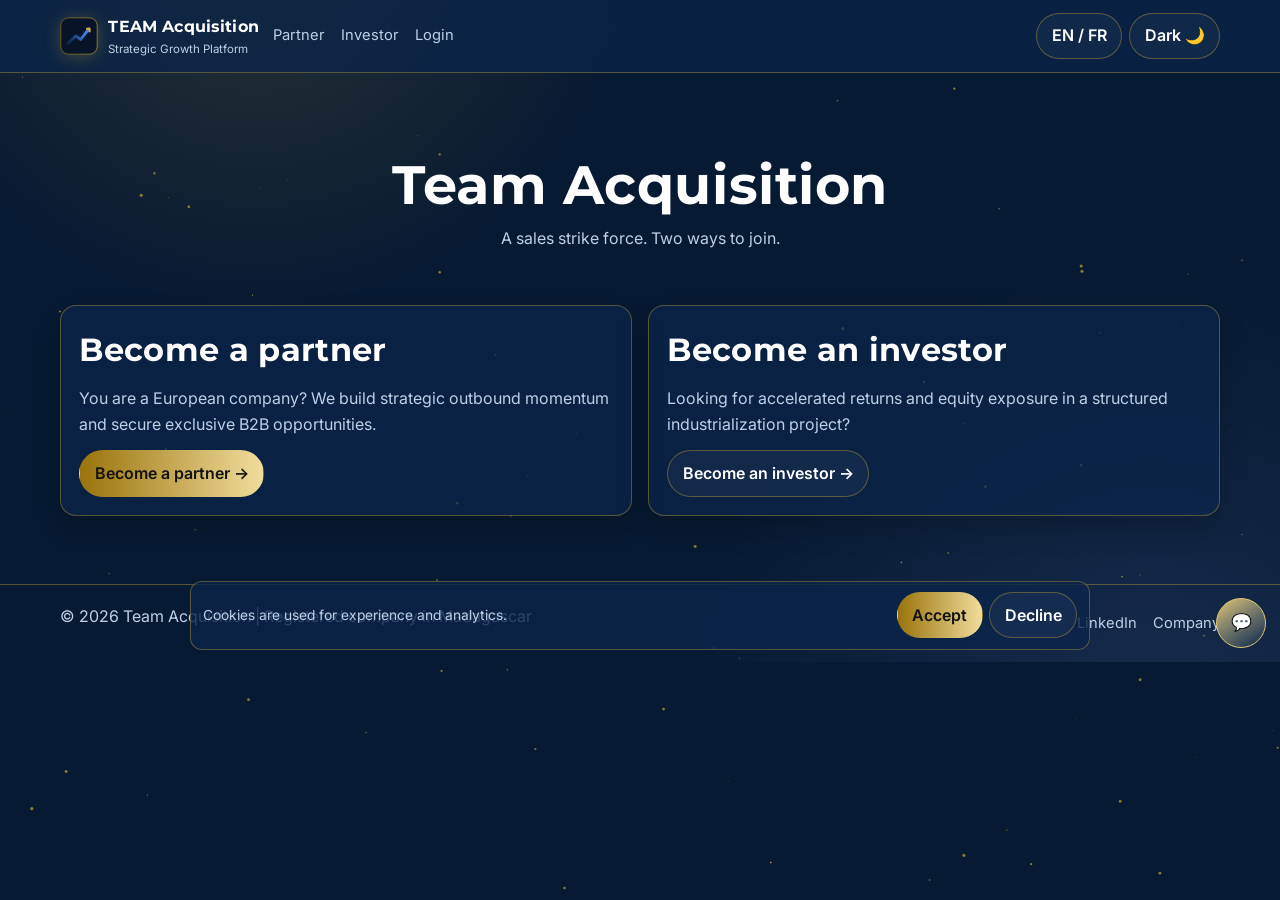
==== commit 0c859ed2: "Complete Premium Transformation & Bug Fixes Co-authored-by: Cursor <cursoragent@cursor.com>" ====
--- a/index.html
+++ b/index.html
@@ -3,38 +3,29 @@
   <head>
     <meta charset="UTF-8" />
     <meta name="viewport" content="width=device-width, initial-scale=1.0" />
-    <title>Team Acquisition | Choose Your Path</title>
-    <meta
-      name="description"
-      content="Team Acquisition gateway: become a partner or become an investor."
-    />
-    <meta property="og:title" content="Team Acquisition | Choose Your Path" />
-    <meta property="og:description" content="A sales strike force. Two ways to join." />
-    <meta property="og:type" content="website" />
-    <meta property="og:url" content="https://t-acquisition.com/" />
-    <meta property="og:image" content="./assets/og-cover.svg" />
-    <link rel="canonical" href="https://t-acquisition.com/" />
+    <title>Team Acquisition | Strategic Platform</title>
+    <meta name="description" content="Futuristic multilingual business gateway for Team Acquisition." />
     <link rel="preconnect" href="https://fonts.googleapis.com" />
     <link rel="preconnect" href="https://fonts.gstatic.com" crossorigin />
-    <link
-      href="https://fonts.googleapis.com/css2?family=Inter:wght@400;500;600;700;800&family=Playfair+Display:wght@600;700&display=swap"
-      rel="stylesheet"
-    />
-    <link rel="stylesheet" href="./styles.css" />
+    <link href="https://fonts.googleapis.com/css2?family=Inter:wght@400;500;600;700&family=Montserrat:wght@600;700;800&display=swap" rel="stylesheet" />
+    <link rel="stylesheet" href="./assets/platform.css" />
   </head>
-  <body>
+  <body class="page-enter" data-page="index">
+    <canvas id="starfield"></canvas>
+    <div class="bg-overlay" aria-hidden="true"></div>
+
     <header class="site-header">
-      <div class="container nav-wrap">
-        <a class="brand" href="./" aria-label="TEAM Acquisition Home">
+      <div class="container nav-row">
+        <a class="brand" href="./" aria-label="Team Acquisition Home">
           <span class="logo-mark" aria-hidden="true">
             <svg viewBox="0 0 68 68" xmlns="http://www.w3.org/2000/svg">
               <defs>
                 <linearGradient id="blueA" x1="0" x2="1">
-                  <stop offset="0%" stop-color="#102a5c" />
+                  <stop offset="0%" stop-color="#0a254a" />
                   <stop offset="100%" stop-color="#4f8dff" />
                 </linearGradient>
                 <linearGradient id="goldA" x1="0" x2="1">
-                  <stop offset="0%" stop-color="#9f7711" />
+                  <stop offset="0%" stop-color="#a87d0a" />
                   <stop offset="100%" stop-color="#d4af37" />
                 </linearGradient>
               </defs>
@@ -44,64 +35,62 @@
             </svg>
           </span>
           <span>
-            <strong>TEAM Acquisition</strong>
-            <small>Elite Growth Engineering</small>
+            <span class="brand-name">TEAM Acquisition</span>
+            <small class="brand-sub" data-i18n="brand_sub">Strategic Growth Platform</small>
           </span>
         </a>
+
         <nav class="nav-links">
-          <a href="./prospect/">Become a partner</a>
-          <a href="./investors/">Become an investor</a>
+          <a href="./prospect/" data-i18n="nav_partner">Partner</a>
+          <a href="./investors/" data-i18n="nav_investor">Investor</a>
+          <a href="./login/" data-i18n="nav_login">Login</a>
         </nav>
-        <a class="btn btn-outline" href="./prospect/">Partner Access</a>
+
+        <div class="utility-toggles">
+          <button id="langToggle" class="toggle-btn" type="button">EN / FR</button>
+          <button id="themeToggle" class="toggle-btn" type="button">Dark 🌙</button>
+        </div>
       </div>
     </header>
 
-    <main class="gateway-main">
-      <section id="home" class="container gateway-wrap">
-        <div class="gateway-hero">
-          <h1>Team Acquisition</h1>
-          <p class="gateway-subtitle">A sales strike force. Two ways to join.</p>
-        </div>
+    <main>
+      <section class="hero container">
+        <h1 data-i18n="hero_title">Team Acquisition</h1>
+        <p data-i18n="hero_sub">A sales strike force. Two ways to join.</p>
+      </section>
 
-        <div class="gateway-grid">
-          <article class="gateway-card">
-            <p class="gateway-icon" aria-hidden="true">🤝</p>
-            <h2>Become a partner</h2>
-            <p>
-              You are a European company? We secure exclusive mandates for you. Pay only for performance.
+      <section class="container">
+        <div class="card-grid">
+          <article class="card">
+            <h2 data-i18n="card_partner_title">Become a partner</h2>
+            <p data-i18n="card_partner_desc">
+              You are a European company? We build strategic outbound momentum and secure exclusive B2B opportunities.
             </p>
-            <a class="btn btn-gold" href="./prospect/">Become a partner →</a>
+            <a class="btn btn-primary" href="./prospect/" data-i18n="card_partner_cta">Become a partner →</a>
           </article>
 
-          <article class="gateway-card">
-            <p class="gateway-icon" aria-hidden="true">📈</p>
-            <h2>Become an investor</h2>
-            <p>
-              Looking for fast returns and equity in an industrialized project? ROI &lt; 6 months, tax advantage.
+          <article class="card">
+            <h2 data-i18n="card_investor_title">Become an investor</h2>
+            <p data-i18n="card_investor_desc">
+              Looking for accelerated returns and equity exposure in a structured industrialization project?
             </p>
-            <a class="btn btn-outline" href="./investors/">Become an investor →</a>
+            <a class="btn btn-secondary" href="./investors/" data-i18n="card_investor_cta">Become an investor →</a>
           </article>
         </div>
       </section>
     </main>
 
-    <footer class="site-footer">
-      <div class="container footer-wrap">
-        <p>© <span id="year"></span> TEAM Acquisition</p>
-        <div class="footer-links">
-          <a class="linkedin-icon" href="https://www.linkedin.com/in/wells-todison/" target="_blank" rel="noreferrer" aria-label="Wells LinkedIn">
-            <svg viewBox="0 0 24 24" aria-hidden="true">
-              <path
-                d="M6.9 8A1.9 1.9 0 1 1 6.9 4.2 1.9 1.9 0 0 1 6.9 8zM5 9.5h3.8V20H5V9.5zM11 9.5h3.7V11h.1c.5-.9 1.7-1.9 3.6-1.9 3.8 0 4.5 2.5 4.5 5.8V20H19v-4.5c0-1.1 0-2.4-1.5-2.4s-1.8 1.2-1.8 2.3V20H11V9.5z"
-              />
-            </svg>
-          </a>
-          <a href="https://www.linkedin.com/company/team-acquisition" target="_blank" rel="noreferrer">Company LinkedIn</a>
+    <footer class="footer">
+      <div class="container footer-row">
+        <p>© <span id="year"></span> <span data-i18n="footer_company">Team Acquisition | Registered company in Madagascar</span></p>
+        <div class="nav-links">
+          <a href="https://www.linkedin.com/in/wells-todison/" target="_blank" rel="noreferrer">LinkedIn</a>
+          <a href="https://www.linkedin.com/company/team-acquisition" target="_blank" rel="noreferrer">Company</a>
         </div>
       </div>
     </footer>
 
-    <script src="./assets/site-ui.js" defer></script>
+    <script src="./assets/platform.js" defer></script>
     <script src="./assets/chatbot.js" defer></script>
   </body>
 </html>
--- a/assets/platform.css
+++ b/assets/platform.css
@@ -0,0 +1,381 @@
+:root {
+  --bg: #071a33;
+  --bg-soft: #0a254a;
+  --panel: rgba(10, 37, 74, 0.7);
+  --panel-strong: rgba(10, 37, 74, 0.88);
+  --text: #ffffff;
+  --muted: #bed0e6;
+  --accent: #d4af37;
+  --line: rgba(212, 175, 55, 0.38);
+  --hover-glow: rgba(212, 175, 55, 0.25);
+}
+
+html[data-theme="light"] {
+  --bg: #f4f7fc;
+  --bg-soft: #ffffff;
+  --panel: rgba(255, 255, 255, 0.82);
+  --panel-strong: rgba(255, 255, 255, 0.94);
+  --text: #0a254a;
+  --muted: #39577e;
+  --accent: #0a254a;
+  --line: rgba(10, 37, 74, 0.25);
+  --hover-glow: rgba(10, 37, 74, 0.18);
+}
+
+* { box-sizing: border-box; }
+html, body { margin: 0; padding: 0; }
+html { scroll-behavior: smooth; }
+body {
+  font-family: Inter, Arial, sans-serif;
+  color: var(--text);
+  background: var(--bg);
+  line-height: 1.6;
+  overflow-x: hidden;
+}
+
+body.page-enter {
+  opacity: 0;
+  transform: translateY(8px);
+}
+body.page-enter.page-ready {
+  opacity: 1;
+  transform: translateY(0);
+  transition: opacity 0.55s ease, transform 0.55s ease;
+}
+
+#starfield {
+  position: fixed;
+  inset: 0;
+  z-index: -2;
+}
+
+.bg-overlay {
+  position: fixed;
+  inset: 0;
+  z-index: -1;
+  background:
+    radial-gradient(circle at 20% -10%, rgba(212, 175, 55, 0.17), transparent 30%),
+    radial-gradient(circle at 90% 110%, rgba(100, 142, 212, 0.16), transparent 34%);
+}
+
+.container {
+  width: min(1160px, calc(100% - 2.2rem));
+  margin: 0 auto;
+}
+
+.site-header {
+  position: sticky;
+  top: 0;
+  z-index: 50;
+  border-bottom: 1px solid var(--line);
+  background: color-mix(in srgb, var(--bg-soft) 74%, transparent);
+  backdrop-filter: blur(12px);
+}
+
+.nav-row {
+  display: flex;
+  align-items: center;
+  gap: 0.9rem;
+  min-height: 72px;
+}
+
+.brand {
+  color: var(--text);
+  text-decoration: none;
+  display: inline-flex;
+  align-items: center;
+  gap: 0.65rem;
+}
+
+.logo-mark {
+  width: 38px;
+  height: 38px;
+  filter: drop-shadow(0 2px 8px rgba(212, 175, 55, 0.28));
+}
+
+.brand-name {
+  font-family: Montserrat, Inter, sans-serif;
+  font-weight: 700;
+  letter-spacing: 0.01em;
+}
+.brand-sub {
+  display: block;
+  color: var(--muted);
+  font-size: 0.72rem;
+}
+
+.nav-links {
+  display: flex;
+  gap: 1rem;
+}
+.nav-links a {
+  color: var(--muted);
+  text-decoration: none;
+  font-size: 0.92rem;
+}
+.nav-links a:hover { color: var(--text); }
+
+.utility-toggles {
+  margin-left: auto;
+  display: flex;
+  align-items: center;
+  gap: 0.45rem;
+}
+
+.toggle-btn, .btn {
+  border: 1px solid var(--line);
+  border-radius: 999px;
+  background: rgba(255, 255, 255, 0.04);
+  color: var(--text);
+  padding: 0.58rem 0.9rem;
+  font: inherit;
+  font-weight: 600;
+  cursor: pointer;
+  text-decoration: none;
+  display: inline-flex;
+  align-items: center;
+  justify-content: center;
+  transition: transform 0.2s ease, box-shadow 0.2s ease, border-color 0.2s ease;
+}
+.toggle-btn:hover, .btn:hover {
+  transform: translateY(-1px);
+  border-color: color-mix(in srgb, var(--accent) 65%, white);
+  box-shadow: 0 0 0 1px var(--hover-glow), 0 8px 20px rgba(0, 0, 0, 0.25);
+}
+
+.btn-primary {
+  background: linear-gradient(90deg, #9a740c, #f0dc9b);
+  color: #121212;
+  border-color: transparent;
+}
+.btn-secondary {
+  background: rgba(255, 255, 255, 0.04);
+}
+
+main { padding: 2.5rem 0 3rem; }
+section { padding: 1.25rem 0; }
+h1, h2, h3 {
+  margin: 0 0 0.7rem;
+  font-family: Montserrat, Inter, sans-serif;
+  letter-spacing: 0.01em;
+}
+h1 { font-size: clamp(2rem, 5vw, 3.35rem); line-height: 1.13; }
+h2 { font-size: clamp(1.35rem, 3.5vw, 2rem); }
+p { margin: 0 0 0.8rem; color: var(--muted); }
+
+.hero {
+  text-align: center;
+  padding-top: 2.6rem;
+}
+
+.badge-row {
+  display: flex;
+  justify-content: center;
+  gap: 0.5rem;
+  flex-wrap: wrap;
+  margin-bottom: 0.9rem;
+}
+.badge {
+  border: 1px solid var(--line);
+  border-radius: 999px;
+  padding: 0.2rem 0.55rem;
+  font-size: 0.75rem;
+  color: color-mix(in srgb, var(--accent) 65%, var(--text));
+}
+
+.card-grid {
+  display: grid;
+  grid-template-columns: repeat(2, minmax(0, 1fr));
+  gap: 1rem;
+}
+.card {
+  border: 1px solid var(--line);
+  border-radius: 16px;
+  padding: 1.15rem;
+  background: var(--panel);
+  box-shadow: 0 12px 28px rgba(0, 0, 0, 0.2);
+  transition: transform 0.22s ease, box-shadow 0.22s ease, border-color 0.22s ease;
+}
+.card:hover {
+  transform: translateY(-2px);
+  box-shadow: 0 18px 34px rgba(0, 0, 0, 0.25), 0 0 24px var(--hover-glow);
+  border-color: color-mix(in srgb, var(--accent) 70%, #ffffff);
+}
+
+.stack {
+  display: grid;
+  gap: 1rem;
+}
+
+.form-grid {
+  display: grid;
+  gap: 0.9rem;
+  grid-template-columns: repeat(2, minmax(0, 1fr));
+}
+label {
+  display: grid;
+  gap: 0.35rem;
+  color: var(--text);
+  font-size: 0.92rem;
+}
+input, select, textarea {
+  width: 100%;
+  border-radius: 10px;
+  border: 1px solid var(--line);
+  background: color-mix(in srgb, var(--panel-strong) 90%, transparent);
+  color: var(--text);
+  padding: 0.66rem 0.72rem;
+  font: inherit;
+}
+input:focus, select:focus, textarea:focus {
+  outline: none;
+  border-color: color-mix(in srgb, var(--accent) 60%, #ffffff);
+  box-shadow: 0 0 0 2px color-mix(in srgb, var(--accent) 30%, transparent);
+}
+
+.full { grid-column: 1 / -1; }
+
+.carousel-shell {
+  overflow: hidden;
+  border: 1px solid var(--line);
+  border-radius: 14px;
+  background: var(--panel);
+}
+.carousel-track {
+  display: flex;
+  width: max-content;
+  animation: journey-slide 28s linear infinite;
+}
+.journey-card {
+  width: min(300px, 74vw);
+  margin: 0.8rem 0.5rem;
+}
+@keyframes journey-slide {
+  from { transform: translateX(0); }
+  to { transform: translateX(-50%); }
+}
+
+.footer {
+  border-top: 1px solid var(--line);
+  padding: 1.2rem 0;
+  color: var(--muted);
+}
+.footer-row {
+  display: flex;
+  align-items: center;
+  justify-content: space-between;
+  gap: 0.8rem;
+  flex-wrap: wrap;
+}
+
+.reveal-on-scroll {
+  opacity: 0;
+  transform: translateY(18px);
+  transition: opacity 0.62s ease, transform 0.62s ease;
+}
+.reveal-on-scroll.is-visible {
+  opacity: 1;
+  transform: translateY(0);
+}
+
+/* Cookie + chatbot */
+.cookie-banner {
+  position: fixed;
+  left: 50%;
+  bottom: 12px;
+  transform: translateX(-50%);
+  width: min(900px, calc(100% - 1rem));
+  z-index: 72;
+  border: 1px solid var(--line);
+  border-radius: 12px;
+  background: color-mix(in srgb, var(--panel-strong) 92%, transparent);
+  padding: 0.65rem 0.75rem;
+  display: flex;
+  align-items: center;
+  justify-content: space-between;
+  gap: 0.6rem;
+}
+.cookie-banner p { margin: 0; font-size: 0.86rem; }
+.cookie-actions { display: flex; gap: 0.4rem; }
+
+.ta-chat-toggle {
+  position: fixed;
+  right: 14px;
+  bottom: 14px;
+  width: 50px;
+  height: 50px;
+  border-radius: 999px;
+  border: 1px solid color-mix(in srgb, var(--accent) 70%, #ffffff);
+  background: linear-gradient(145deg, color-mix(in srgb, var(--accent) 70%, #ffffff), var(--bg-soft));
+  color: #fff;
+  font-size: 1.05rem;
+  z-index: 78;
+}
+.ta-chat-welcome {
+  position: fixed;
+  right: 14px;
+  bottom: 74px;
+  z-index: 77;
+  max-width: 280px;
+  border: 1px solid var(--line);
+  border-radius: 10px;
+  background: color-mix(in srgb, var(--panel-strong) 96%, transparent);
+  padding: 0.55rem 0.7rem;
+  font-size: 0.82rem;
+  opacity: 0;
+  transform: translateY(8px);
+  transition: opacity 0.35s ease, transform 0.35s ease;
+}
+.ta-chat-welcome.show { opacity: 1; transform: translateY(0); }
+.ta-chat-box {
+  position: fixed;
+  right: 14px;
+  bottom: 72px;
+  width: min(360px, calc(100% - 1rem));
+  z-index: 79;
+  border: 1px solid var(--line);
+  border-radius: 12px;
+  overflow: hidden;
+  background: color-mix(in srgb, var(--panel-strong) 96%, transparent);
+  box-shadow: 0 20px 35px rgba(0, 0, 0, 0.32);
+  display: none;
+}
+.ta-chat-box.open { display: block; }
+.ta-chat-header { padding: 0.7rem; font-weight: 600; border-bottom: 1px solid var(--line); }
+.ta-chat-log { max-height: 260px; overflow: auto; padding: 0.7rem; font-size: 0.84rem; }
+.ta-line { margin: 0 0 0.5rem; }
+.ta-bot strong { color: color-mix(in srgb, var(--accent) 70%, #ffffff); }
+.ta-user strong { color: #9ec3ff; }
+.ta-chat-input-row { display: flex; gap: 0.45rem; padding: 0.7rem; border-top: 1px solid var(--line); }
+.ta-chat-input-row input { flex: 1; }
+.ta-chat-input-row button {
+  border: 1px solid var(--line);
+  border-radius: 8px;
+  background: linear-gradient(90deg, #9a740c, #f0dc9b);
+  color: #111;
+  font-weight: 700;
+  padding: 0 0.75rem;
+}
+
+@media (max-width: 900px) {
+  .card-grid { grid-template-columns: 1fr; }
+  .form-grid { grid-template-columns: 1fr; }
+}
+
+@media (max-width: 780px) {
+  .nav-links { display: none; }
+  .brand-sub { display: none; }
+  .utility-toggles { margin-left: 0; }
+  .cookie-banner {
+    flex-direction: column;
+    align-items: flex-start;
+  }
+  .ta-chat-toggle {
+    width: 44px;
+    height: 44px;
+    bottom: 10px;
+    right: 10px;
+  }
+  .ta-chat-box { right: 10px; width: min(330px, calc(100% - 12px)); }
+  .ta-chat-welcome { right: 10px; max-width: 248px; }
+}
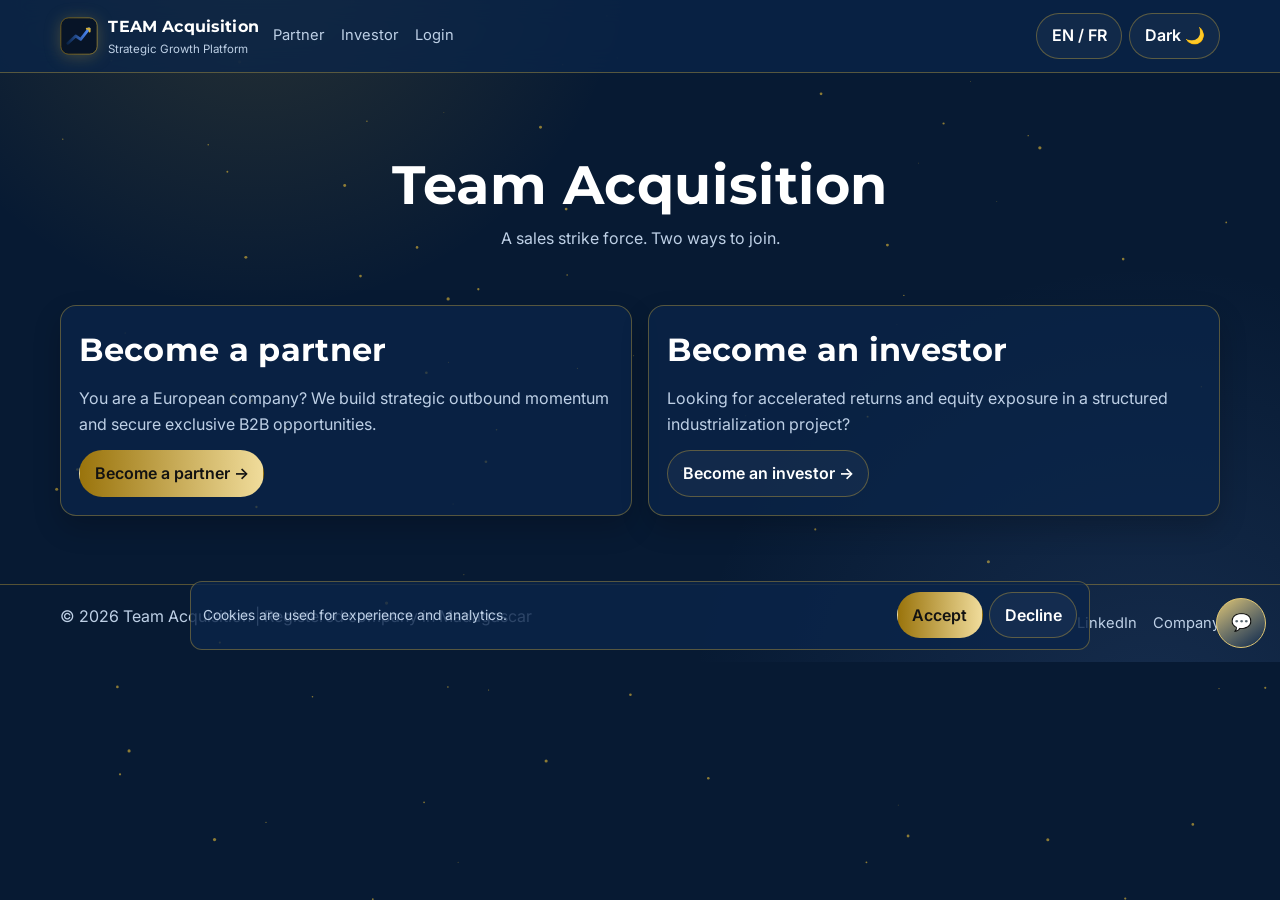
==== commit ff8ce879: "Final Premium Deployment Co-authored-by: Cursor <cursoragent@cursor.com>" ====
--- a/index.html
+++ b/index.html
@@ -41,7 +41,7 @@
         </a>
 
         <nav class="nav-links">
-          <a href="./prospect/" data-i18n="nav_partner">Partner</a>
+          <a href="./partenaire/" data-i18n="nav_partner">Partner</a>
           <a href="./investors/" data-i18n="nav_investor">Investor</a>
           <a href="./login/" data-i18n="nav_login">Login</a>
         </nav>
@@ -66,7 +66,7 @@
             <p data-i18n="card_partner_desc">
               You are a European company? We build strategic outbound momentum and secure exclusive B2B opportunities.
             </p>
-            <a class="btn btn-primary" href="./prospect/" data-i18n="card_partner_cta">Become a partner →</a>
+            <a class="btn btn-primary" href="./partenaire/" data-i18n="card_partner_cta">Become a partner →</a>
           </article>
 
           <article class="card">
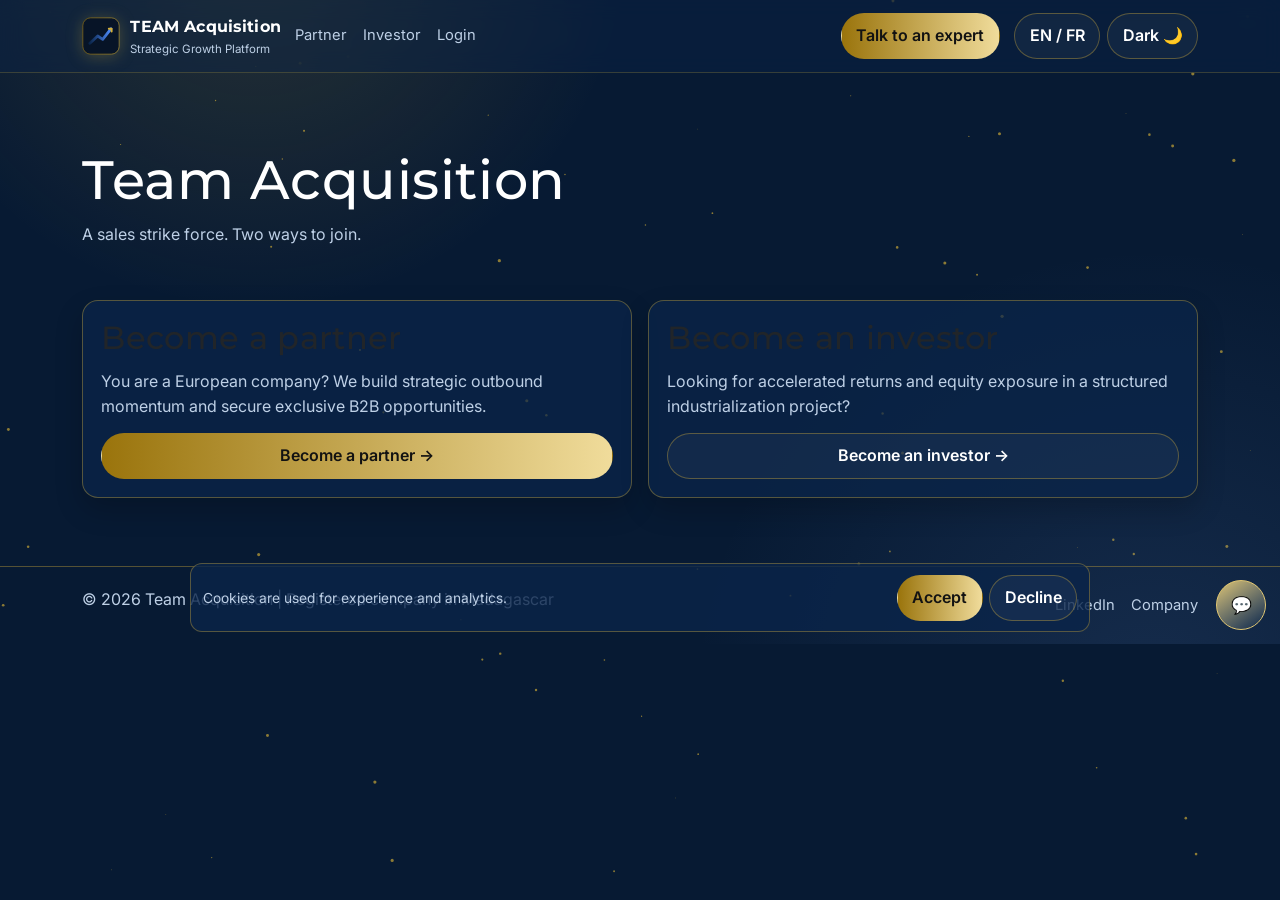
==== commit 41789f40: "Etixio-inspired design overhaul Co-authored-by: Cursor <cursoragent@cursor.com>" ====
--- a/index.html
+++ b/index.html
@@ -5,6 +5,12 @@
     <meta name="viewport" content="width=device-width, initial-scale=1.0" />
     <title>Team Acquisition | Strategic Platform</title>
     <meta name="description" content="Futuristic multilingual business gateway for Team Acquisition." />
+    <link
+      href="https://cdn.jsdelivr.net/npm/bootstrap@5.3.3/dist/css/bootstrap.min.css"
+      rel="stylesheet"
+      integrity="sha384-QWTKZyjpPEjISv5WaRU9OFeRpok6YctnYmDr5pNlyT2bRjXh0JMhjY6hW+ALEwIH"
+      crossorigin="anonymous"
+    />
     <link rel="preconnect" href="https://fonts.googleapis.com" />
     <link rel="preconnect" href="https://fonts.gstatic.com" crossorigin />
     <link href="https://fonts.googleapis.com/css2?family=Inter:wght@400;500;600;700&family=Montserrat:wght@600;700;800&display=swap" rel="stylesheet" />
@@ -45,6 +51,8 @@
           <a href="./investors/" data-i18n="nav_investor">Investor</a>
           <a href="./login/" data-i18n="nav_login">Login</a>
         </nav>
+
+        <a class="btn btn-primary nav-cta" href="./partenaire/#form" data-i18n="nav_cta">Talk to an expert</a>
 
         <div class="utility-toggles">
           <button id="langToggle" class="toggle-btn" type="button">EN / FR</button>
--- a/assets/platform.css
+++ b/assets/platform.css
@@ -10,6 +10,12 @@
   --hover-glow: rgba(212, 175, 55, 0.25);
 }
 
+/* Bootstrap override baseline */
+.row {
+  --bs-gutter-x: 1.2rem;
+  --bs-gutter-y: 1.2rem;
+}
+
 html[data-theme="light"] {
   --bg: #f4f7fc;
   --bg-soft: #ffffff;
@@ -67,9 +73,16 @@
   position: sticky;
   top: 0;
   z-index: 50;
-  border-bottom: 1px solid var(--line);
-  background: color-mix(in srgb, var(--bg-soft) 74%, transparent);
-  backdrop-filter: blur(12px);
+  border-bottom: 1px solid color-mix(in srgb, var(--line) 60%, transparent);
+  background: color-mix(in srgb, var(--bg-soft) 40%, transparent);
+  backdrop-filter: blur(10px);
+  transition: background 0.28s ease, border-color 0.28s ease, box-shadow 0.28s ease;
+}
+
+.site-header.is-solid {
+  background: color-mix(in srgb, var(--bg-soft) 88%, transparent);
+  border-bottom-color: var(--line);
+  box-shadow: 0 8px 24px rgba(0, 0, 0, 0.22);
 }
 
 .nav-row {
@@ -116,10 +129,13 @@
 .nav-links a:hover { color: var(--text); }
 
 .utility-toggles {
+  display: flex;
+  align-items: center;
+  gap: 0.45rem;
+}
+
+.nav-cta {
   margin-left: auto;
-  display: flex;
-  align-items: center;
-  gap: 0.45rem;
 }
 
 .toggle-btn, .btn {
@@ -152,7 +168,7 @@
   background: rgba(255, 255, 255, 0.04);
 }
 
-main { padding: 2.5rem 0 3rem; }
+main { padding: 2.2rem 0 3rem; }
 section { padding: 1.25rem 0; }
 h1, h2, h3 {
   margin: 0 0 0.7rem;
@@ -164,8 +180,23 @@
 p { margin: 0 0 0.8rem; color: var(--muted); }
 
 .hero {
-  text-align: center;
+  text-align: left;
   padding-top: 2.6rem;
+}
+
+.hero-media {
+  border: 1px solid var(--line);
+  border-radius: 14px;
+  overflow: hidden;
+  background: var(--panel);
+  box-shadow: 0 14px 30px rgba(0, 0, 0, 0.22);
+}
+
+.hero-media video {
+  width: 100%;
+  height: 100%;
+  min-height: 280px;
+  object-fit: cover;
 }
 
 .badge-row {
@@ -196,6 +227,18 @@
   box-shadow: 0 12px 28px rgba(0, 0, 0, 0.2);
   transition: transform 0.22s ease, box-shadow 0.22s ease, border-color 0.22s ease;
 }
+
+.icon-chip {
+  width: 46px;
+  height: 46px;
+  border-radius: 12px;
+  display: inline-flex;
+  align-items: center;
+  justify-content: center;
+  border: 1px solid var(--line);
+  color: color-mix(in srgb, var(--accent) 65%, var(--text));
+  margin-bottom: 0.55rem;
+}
 .card:hover {
   transform: translateY(-2px);
   box-shadow: 0 18px 34px rgba(0, 0, 0, 0.25), 0 0 24px var(--hover-glow);
@@ -205,6 +248,14 @@
 .stack {
   display: grid;
   gap: 1rem;
+}
+
+.seo-stack {
+  gap: 1.1rem;
+}
+
+.seo-block p {
+  line-height: 1.75;
 }
 
 .form-grid {
@@ -244,7 +295,8 @@
 .carousel-track {
   display: flex;
   width: max-content;
-  animation: journey-slide 28s linear infinite;
+  animation: journey-slide 30s linear infinite;
+  will-change: transform;
 }
 .journey-card {
   width: min(300px, 74vw);
@@ -366,6 +418,7 @@
   .nav-links { display: none; }
   .brand-sub { display: none; }
   .utility-toggles { margin-left: 0; }
+  .nav-cta { display: none; }
   .cookie-banner {
     flex-direction: column;
     align-items: flex-start;
@@ -378,4 +431,12 @@
   }
   .ta-chat-box { right: 10px; width: min(330px, calc(100% - 12px)); }
   .ta-chat-welcome { right: 10px; max-width: 248px; }
-}
+
+  .seo-block {
+    padding: 1rem;
+  }
+
+  .seo-block p {
+    line-height: 1.8;
+  }
+}
